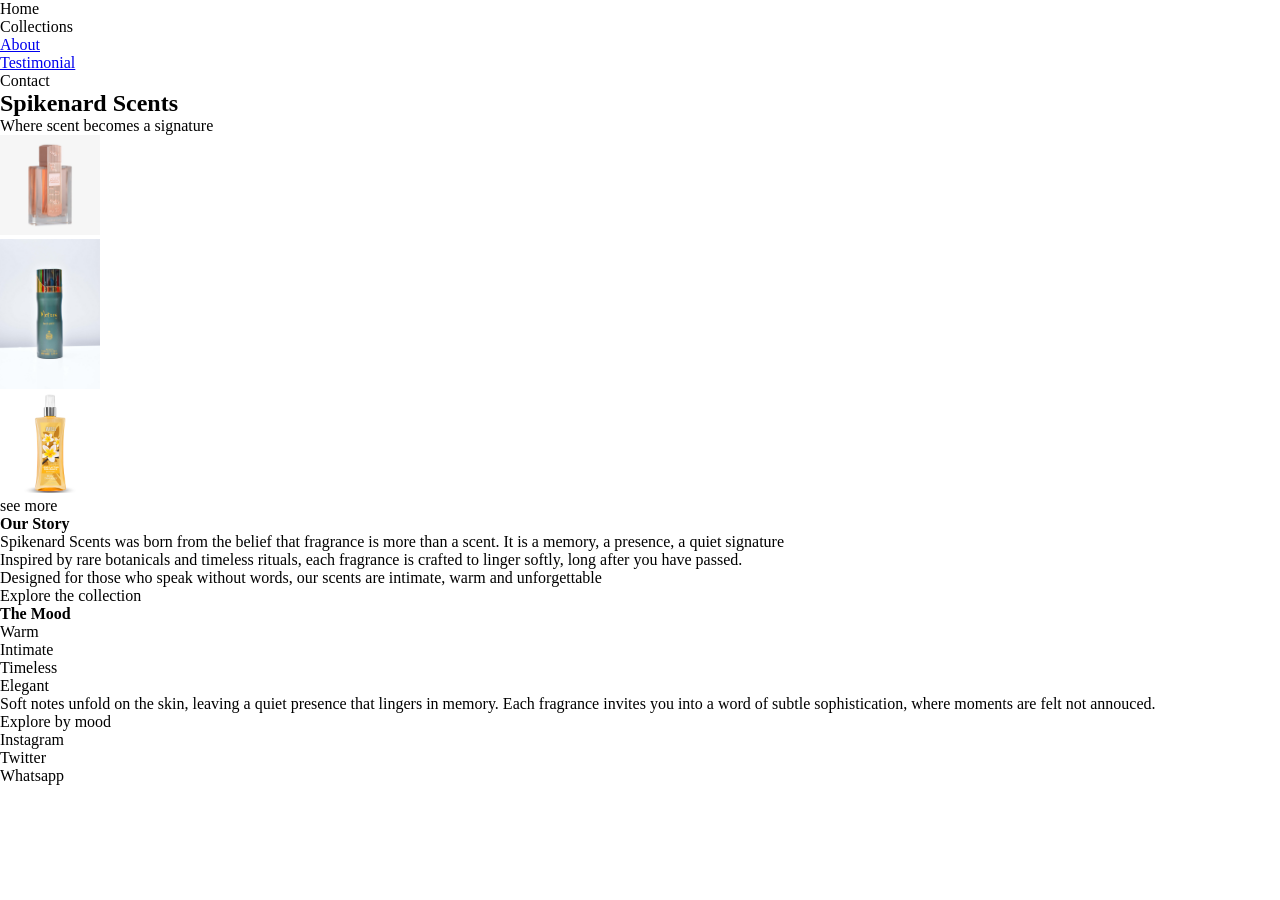
==== spikenard.html @ b403b32f "spikenard scents changes" ====
<!DOCTYPE html>
<html lang="en">
<head>
    <meta charset="UTF-8">
    <meta name="viewport" content="width=device-width, initial-scale=1.0">
    <title>Spikenard Scents</title>
    <link rel="stylesheet" href="style.css">
</head>
<body>
    <ul>
        <li>Home</li>
        <li>Collections</li>
        <a href="about.html"><li>About</li></a>
        <a href="testimonials.html"><li>Testimonial</li></a>
        <li>Contact</li>
    </ul>

    <!-- HERO-SECTION -->

    <h2>Spikenard Scents</h2>
    <p>Where scent becomes a signature</p>

    <!-- BRAND SHOWCASE -->
     <section>
         <div>
        <div><img src="Lattafa Perfume-2.webp" alt="Perfume" width="100px"></div>

        <div><img src="bodyspray.jpg" alt="Bodyspray" width="100px"></div>

        <div><img src="Bodymist.jpeg" alt="Bodymist" width="100px"></div>

        <p>see more </p>
    </div>
     </section>

     <!-- BRAND STORY -->

     <section>
        <h4>Our Story</h4>
        <p>Spikenard Scents was born from the belief that fragrance is more than a scent. It is a memory, a presence, a quiet signature</p>
        <p>Inspired by rare botanicals and timeless rituals, each fragrance is crafted to linger softly, long after you have passed.</p>
        <p>Designed for those who speak without words, our scents are intimate, warm and unforgettable</p>
        <p>Explore the collection</p>
     </section>

     <!-- MOOD/SENSORY SECTION -->
      <h4>The Mood</h4>
      <ul>
        <li>Warm</li>
        <li>Intimate</li>
        <li>Timeless</li>
        <li>Elegant</li>
      </ul>

      <p>Soft notes unfold on the skin, leaving a quiet presence that lingers in memory. Each fragrance invites you into a word of subtle sophistication, where moments are felt not annouced.</p>

      <p>Explore by mood</p>

      <!-- FOOTER -->
       <ul>
        <li>Instagram</li>
        <li>Twitter</li>
        <li>Whatsapp</li>
       </ul>

   
    
</body>
</html>
---- style.css ----
*{
    box-sizing: border-box;
    padding: 0;
    margin: 0;
}
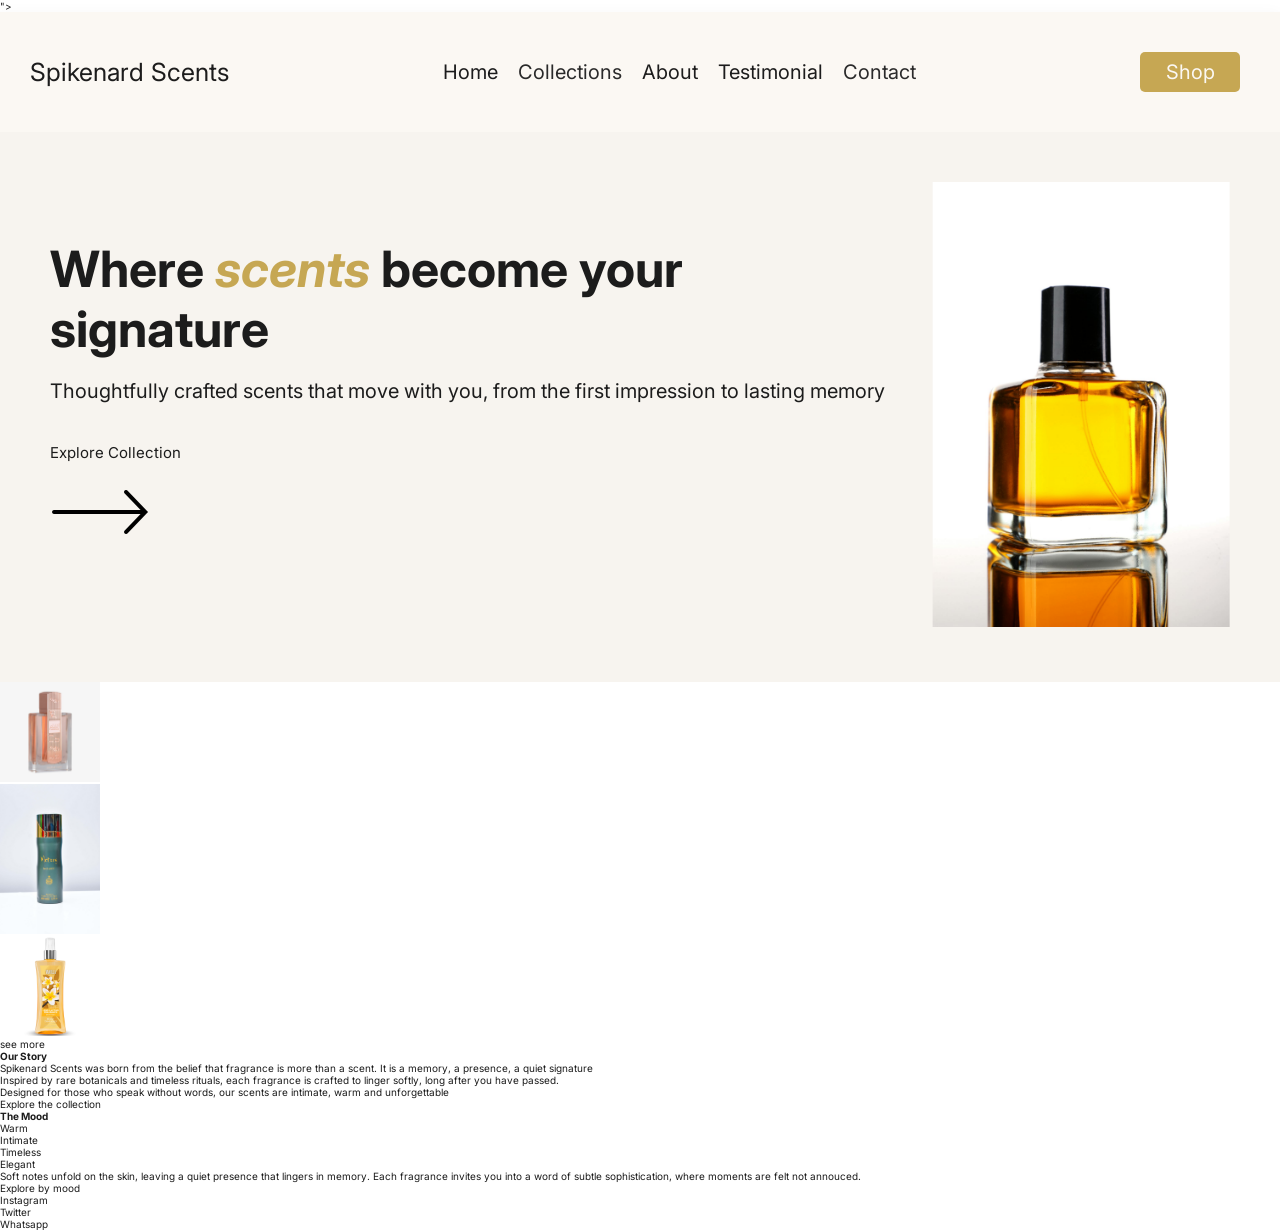
==== commit a421ad4d: "i made changes" ====
--- a/spikenard.html
+++ b/spikenard.html
@@ -5,21 +5,48 @@
     <meta name="viewport" content="width=device-width, initial-scale=1.0">
     <title>Spikenard Scents</title>
     <link rel="stylesheet" href="style.css">
+    <link rel="stylesheet" href="<link rel="preconnect" href="https://fonts.googleapis.com">
+<link rel="preconnect" href="https://fonts.gstatic.com" crossorigin>
+<link href="https://fonts.googleapis.com/css2?family=Inter:ital,opsz,wght@0,14..32,100..900;1,14..32,100..900&family=Manrope:wght@200..800&family=Roboto:ital,wght@0,100..900;1,100..900&display=swap" rel="stylesheet">">
 </head>
 <body>
-    <ul>
-        <li>Home</li>
-        <li>Collections</li>
-        <a href="about.html"><li>About</li></a>
-        <a href="testimonials.html"><li>Testimonial</li></a>
-        <li>Contact</li>
+
+    <div class="nav-bar-container">
+         <ul class="nav-bar">
+        <li class="logo">Spikenard Scents</li>
+        <div class="sub-nav-bar">
+       <a href="spikenard.html" class="a-sub-nav-bar"><li>Home</li></a> 
+        <li class="nav">Collections</li>
+        <a href="about.html" class="a-sub-nav-bar"><li>About</li></a>
+        <a href="testimonials.html" class="a-sub-nav-bar"><li>Testimonial</li></a>
+        <li class="nav">Contact</li>
+        </div>
+        
+        <li class="shop">Shop</li>
+        
     </ul>
+    </div>
+   
 
     <!-- HERO-SECTION -->
+     <section class="hero-container">
+    <div class="hero-inner">
+    <div class="hero-content">
+     <h1 class="hero-heading">Where <em><span class="span-scent">scents</span> </em> become your signature </h1>
+    <p class="hero-paragraph">Thoughtfully crafted scents that move with you, from the first impression to lasting memory </p>
+    <p class="hero-cta">Explore Collection</p>
+    <img src="icons8-right-arrow-100.png" alt="icon">
+    
+    </div> 
+    <div class="hero-img-container" >
+     <img src="IMG_5077.jpeg" alt="perfume bottle" class="hero-img">
+     </div>
+    </div>
 
-    <h2>Spikenard Scents</h2>
-    <p>Where scent becomes a signature</p>
+     </section>
+     
 
+    
     <!-- BRAND SHOWCASE -->
      <section>
          <div>
--- a/style.css
+++ b/style.css
@@ -1,6 +1,185 @@
+/* COLOR PALLETE 
+
+Charcoal Black
+Base: #1c1c1c
+Tint: #3a3a3a
+Shade: #0f0f0f
+
+Soft Ivory
+Base: #f6f1e8
+Tint: #fbf8f3
+Shade: #e8e1d6
+
+Champagne Gold
+Base: #c6a753
+Tint: #d8be82
+Shade: #a88b43
+
+*/
+
 *{
     box-sizing: border-box;
     padding: 0;
     margin: 0;
 }
 
+html {
+    font-size: 62.5%
+}
+
+body {
+    font-family:'Inter', 'Helvetica Neue', 'Helvetical', 'Arial', sans-serif;;
+    font-size: 1rem;
+    font-weight: 400
+    line-height:  ;
+    color: #1c1c1c ;
+}
+
+h1 {
+    font-size: 3rem;
+}
+
+h2{
+    font-size: 2.2rem;
+}
+
+h3{
+    font-size: 1.6rem;
+}
+
+p{
+    font-size: 1rem;
+}
+/* NAV-BAR */
+
+.nav-bar-container {
+    padding: 3rem;
+     width: 100%;
+    max-width: 200rem;
+    box-shadow: 0 4px 16px rgba( 0, 0, 0, 0.05);
+    background-color: #fbf8f3;
+    color: #1c1c1c;
+    list-style: none;
+    font-family: 'Inter', 'Helvetica Neue', 'Helvetical', 'Arial', sans-serif;
+    line-height: 2rem;
+    font-weight: 400;
+    font-size: 2rem    
+      
+}
+
+.logo{
+    color: #1c1c1c;
+    font-size: 2.5rem;
+}
+
+.nav-bar{
+    justify-content: space-between;
+    align-items: center;
+    display: flex;
+    list-style: none;
+    color: #2a2a2a;
+}
+
+.sub-nav-bar{
+    display: flex;
+    justify-content: center;
+    gap: 2rem;
+    text-decoration: none;
+}
+
+.a-sub-nav-bar{
+    text-decoration: none;
+}
+
+nav:link, .nav:active{
+    color: #1c1c1c;
+}
+
+.nav:hover, .nav:visited{
+    color: #0f0f0f;
+}
+
+
+.a-sub-nav-bar:link, .a-sub-nav-bar:visited{
+    color: #1c1c1c;  
+}
+
+.a-sub-nav-bar:hover, .a-sub-nav-bar:active{
+    color: #0f0f0f;
+}
+
+.shop{
+    background-color: #c6a753;
+    color: #fbf8f3;
+    max-width: 10rem;
+    width: 100%;
+    border-radius: .5rem; 
+    padding: 1rem;
+    margin: 1rem;
+    text-align: center;
+}
+
+.shop:link, .shop:visited{
+    background-color: #c6a753;
+    color: #fbf8f3;
+    border: 1px solid #c6a753;
+}
+
+
+.shop:hover, .shop:active{
+    background-color: #a88b43;
+    color: #fbf8f3;
+    border: 1px solid #a88b43;
+}
+
+/* HERO-SECTION */
+
+.hero-container{
+    background-color: #f7f4ef;
+    color: #1c1c1c;
+    font-size: 2rem;
+    padding: 5rem;
+    background: linear-gradient(to right, #f8f8f8 #ffffff);
+
+}
+
+.hero-inner{
+    display: flex;
+    gap: 3rem;
+    justify-content: center;
+    align-items: center;
+}
+
+.hero-content, h1{
+    font-size: 5rem;
+}
+
+.hero-heading{
+    margin-bottom: 2rem;
+}
+
+
+
+.hero-img{
+    width: 100%;
+    max-width: 30rem;
+    transition: 0.4s, ease;
+    transform-origin: center;
+    transform: scaleX(-1)
+    
+}
+
+.span-scent{
+    color:#c6a753
+    
+}
+
+.hero-paragraph{
+    font-size: 2rem;
+    margin-bottom: 4rem;
+}
+
+.hero-cta{
+    font-size: 1.5rem;
+    
+}
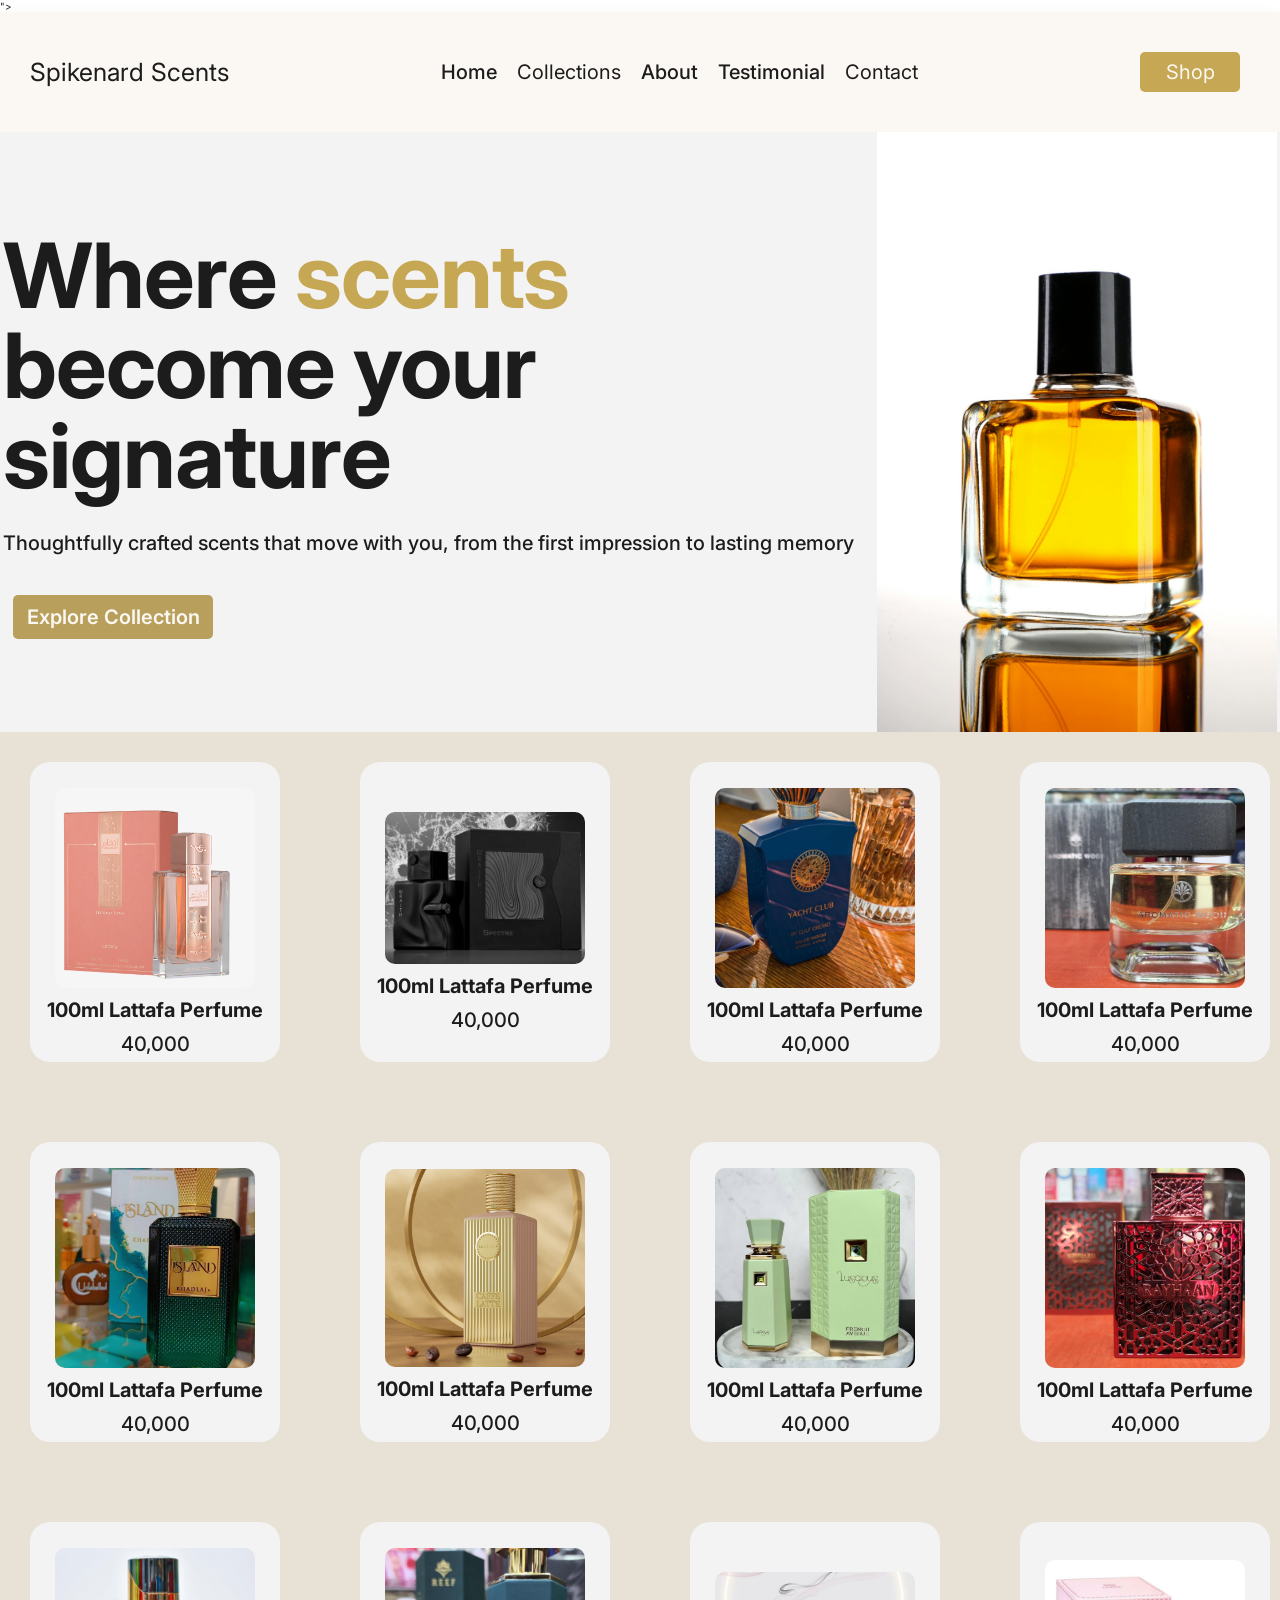
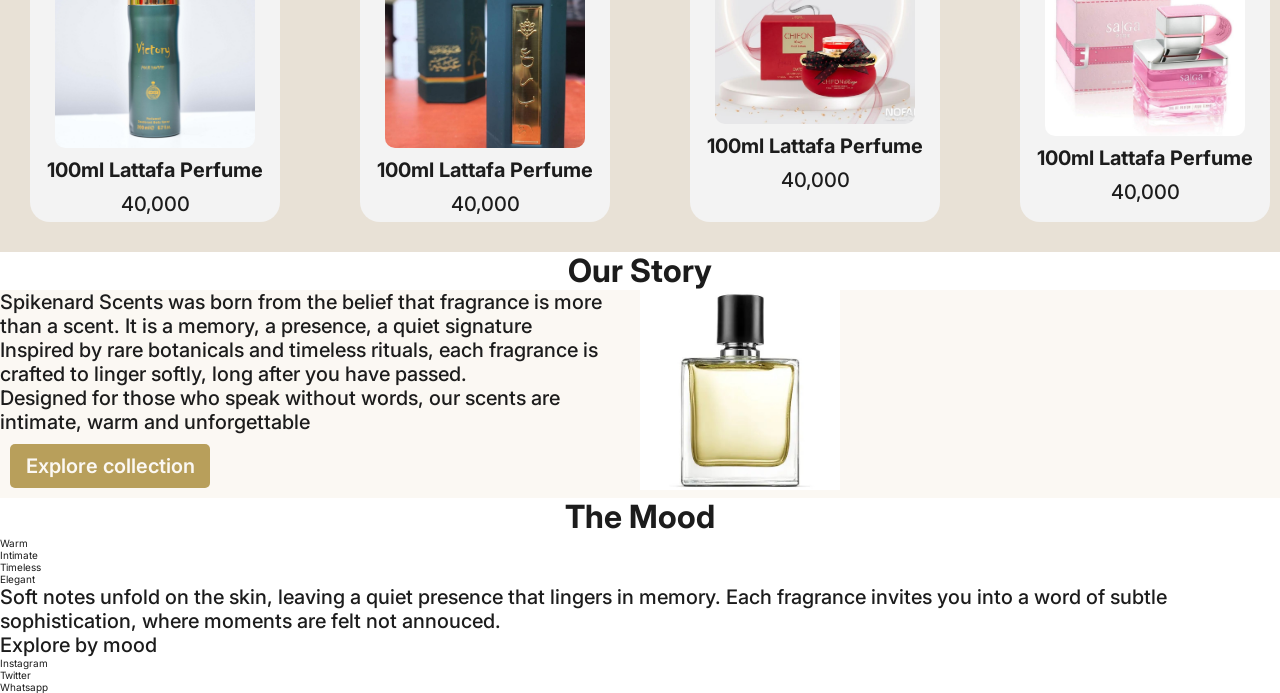
==== commit 4e63b56e: "Imade some updates" ====
--- a/spikenard.html
+++ b/spikenard.html
@@ -11,63 +11,145 @@
 </head>
 <body>
 
-    <div class="nav-bar-container">
+  <header>
+    <nav class="nav-bar-container">
          <ul class="nav-bar">
         <li class="logo">Spikenard Scents</li>
         <div class="sub-nav-bar">
-       <a href="spikenard.html" class="a-sub-nav-bar"><li>Home</li></a> 
+       <a href="spikenard.html" class="nav"><li>Home</li></a> 
         <li class="nav">Collections</li>
-        <a href="about.html" class="a-sub-nav-bar"><li>About</li></a>
-        <a href="testimonials.html" class="a-sub-nav-bar"><li>Testimonial</li></a>
+        <a href="about.html" class="nav"><li>About</li></a>
+        <a href="testimonials.html" class="nav"><li>Testimonial</li></a>
         <li class="nav">Contact</li>
         </div>
         
         <li class="shop">Shop</li>
         
     </ul>
-    </div>
+    </nav>
    
 
     <!-- HERO-SECTION -->
-     <section class="hero-container">
-    <div class="hero-inner">
-    <div class="hero-content">
-     <h1 class="hero-heading">Where <em><span class="span-scent">scents</span> </em> become your signature </h1>
-    <p class="hero-paragraph">Thoughtfully crafted scents that move with you, from the first impression to lasting memory </p>
-    <p class="hero-cta">Explore Collection</p>
-    <img src="icons8-right-arrow-100.png" alt="icon">
+
+    <section class="hero-container">
+      <div class="hero-text-container">
+        <div class="hero-inner">
+         <h1 class="hero-heading">Where <span class="span-scents"> scents</span> <br>become  your <br> signature</h1>
+        <p class="hero-paragraph">Thoughtfully crafted scents that move with you, from the first impression to lasting memory</p>
+      </div>
+
+      <div class="hero-btn">
+        <a href="#">Explore Collection</a>
+      </div>
+      </div>
+     </div>
+
+      <div class="hero-img-container">
+        <img src="IMG_5077.jpeg" alt="Perfume Bottle" class="hero-img">
+      </div>
+    </section>
     
-    </div> 
-    <div class="hero-img-container" >
-     <img src="IMG_5077.jpeg" alt="perfume bottle" class="hero-img">
-     </div>
-    </div>
-
-     </section>
-     
+  </header>
 
     
+    
     <!-- BRAND SHOWCASE -->
-     <section>
-         <div>
-        <div><img src="Lattafa Perfume-2.webp" alt="Perfume" width="100px"></div>
+     <main>
+      <div class="showcase-img-container">
+        <div class="showcase-card">
+            <img src="Lattafa Perfume-1 (1).webp" alt="Perfume" class="showcase-img">
+           <h3>100ml Lattafa Perfume</h3>
+            <p>40,000</p>
+        </div>
 
-        <div><img src="bodyspray.jpg" alt="Bodyspray" width="100px"></div>
+        <div class="showcase-card">
+            <img src="IMG-1.jpeg" alt="Perfume" class="showcase-img">
+          <h3>100ml Lattafa Perfume</h3>
+            <p>40,000</p>
+        </div>
 
-        <div><img src="Bodymist.jpeg" alt="Bodymist" width="100px"></div>
+        <div class="showcase-card">
+            <img src="IMG-2.jpeg" alt="Perfume" class="showcase-img">
+           <h3>100ml Lattafa Perfume</h3>
+            <p>40,000</p>
+        </div>
 
-        <p>see more </p>
-    </div>
-     </section>
+        <div class="showcase-card">
+            <img src="IMG-3.jpeg" alt="Perfume" class="showcase-img">
+           <h3>100ml Lattafa Perfume</h3>
+            <p>40,000</p>
+        </div>
+        <div class="showcase-card">
+            <img src="IMG-4.jpeg" alt="Perfume" class="showcase-img">
+          <h3>100ml Lattafa Perfume</h3>
+            <p>40,000</p>
+        </div>
+
+        <div class="showcase-card">
+            <img src="IMG-5.jpeg" alt="Perfume" class="showcase-img">
+          <h3>100ml Lattafa Perfume</h3>
+            <p>40,000</p>
+        </div>
+
+        <div class="showcase-card">
+            <img src="IMG-6.jpeg" alt="Perfume" class="showcase-img">
+          <h3>100ml Lattafa Perfume</h3>
+            <p>40,000</p>
+        </div>
+
+        <div class="showcase-card">
+            <img src="IMG-7.jpeg" alt="Perfume" class="showcase-img">
+            <h3>100ml Lattafa Perfume</h3>
+            <p>40,000</p>
+        </div>
+
+        <div class="showcase-card">
+            <img src="bodyspray.jpg" alt="Perfume" class="showcase-img">
+            <h3>100ml Lattafa Perfume</h3>
+            <p>40,000</p>
+        </div>
+
+        <div class="showcase-card">
+            <img src="IMG-9.jpeg" alt="Perfume" class="showcase-img">
+            <h3>100ml Lattafa Perfume</h3>
+            <p>40,000</p>
+        </div>
+
+        <div class="showcase-card">
+            <img src="IMG-10.jpeg" alt="Perfume" class="showcase-img">
+            <h3>100ml Lattafa Perfume</h3>
+            <p>40,000</p>
+        </div>
+        
+
+        <div class="showcase-card">
+            <img src="IMG-12.jpeg" alt="Perfume" class="showcase-img">
+            <h3>100ml Lattafa Perfume</h3>
+            <p>40,000</p>
+        </div>
+        </div> 
+     </main>
+      
 
      <!-- BRAND STORY -->
 
      <section>
-        <h4>Our Story</h4>
+      <h4>Our Story</h4>
+      <div class="brand-story-container">
+        <div>
         <p>Spikenard Scents was born from the belief that fragrance is more than a scent. It is a memory, a presence, a quiet signature</p>
         <p>Inspired by rare botanicals and timeless rituals, each fragrance is crafted to linger softly, long after you have passed.</p>
         <p>Designed for those who speak without words, our scents are intimate, warm and unforgettable</p>
-        <p>Explore the collection</p>
+        <p class="brand-story-btn">Explore collection</p>
+      </div>
+       
+        <div>
+          <img src="IMG_5076.webp" alt="Perfume-Bottle" class="brand-story-img">
+        </div>
+
+      </div>
+
+      
      </section>
 
      <!-- MOOD/SENSORY SECTION -->
--- a/style.css
+++ b/style.css
@@ -15,6 +15,21 @@
 Tint: #d8be82
 Shade: #a88b43
 
+
+TYPOGRAPHY
+FONT SIZES
+6.2rem/4.8rem/4.0rem/3.2rem/2.4rem/2.0rem/1.6rem/1.2rem
+
+FONT-WEIGHT
+400/700
+
+LINE HEIGHTS
+1.2/1.5
+
+LETTER SPACING
+
+FONT FAMILY
+
 */
 
 *{
@@ -28,31 +43,105 @@
 }
 
 body {
-    font-family:'Inter', 'Helvetica Neue', 'Helvetical', 'Arial', sans-serif;;
+    font-family:'Inter', 'Helvetica Neue', 'Helvetical', 'Arial', sans-serif;
     font-size: 1rem;
-    font-weight: 400
-    line-height:  ;
-    color: #1c1c1c ;
+    color: #1c1c1c;
+    font-weight: 400    
+}
+
+h1,h2,h3,h4,h5{
+    font-weight: 700;
+    line-height: 1.2;
+    letter-spacing: ;
+    font-family:'Inter', 'Helvetica Neue', 'Helvetical', 'Arial', sans-serif;
+    color: #1c1c1c;
 }
 
 h1 {
-    font-size: 3rem;
+    font-size: 9rem;
+    line-height: 100%;
+    font-weight: 700;
+    letter-spacing: -1px;
+    margin: 16px 0;
+    
 }
 
 h2{
-    font-size: 2.2rem;
+    text-align: center;
+    font-size: 4.8rem;
 }
 
 h3{
+    text-align: center;
+    font-size: 4.0rem;
+}
+
+h4{
+    text-align: center;
+    font-size: 3.2rem ;
+}
+
+h5{
+    text-align: center;
+    font-size: 2.4rem;
+}
+
+a{
+    text-decoration: none;
     font-size: 1.6rem;
-}
-
-p{
-    font-size: 1rem;
-}
+    display: inline-block;
+    
+    
+}
+
+ul{
+    list-style: none;
+}
+
+p, a{
+    font-size: 2.0rem;
+    font-weight: 500;
+    margin: 2.4, 0;
+    
+    
+}
+
+img{
+    width: 100%;
+    display: flex;
+    justify-content: center;
+}
+
+/* COMPONENT */
+
+.shop{
+    background-color: #c6a753;
+    color: #fbf8f3;
+    max-width: 10rem;
+    width: 100%;
+    border-radius: .5rem; 
+    padding: 1rem;
+    margin: 1rem;
+    text-align: center;
+}
+
+.shop:link, .shop:visited{
+    background-color: #c6a753;
+    color: #fbf8f3;
+    border: 1px solid #c6a753;
+}
+
+
+.shop:hover, .shop:active{
+    background-color: #a88b43;
+    color: #fbf8f3;
+    border: 1px solid #a88b43;
+}
+
 /* NAV-BAR */
 
 .nav-bar-container {
+    
     padding: 3rem;
      width: 100%;
     max-width: 200rem;
@@ -63,7 +152,8 @@
     font-family: 'Inter', 'Helvetica Neue', 'Helvetical', 'Arial', sans-serif;
     line-height: 2rem;
     font-weight: 400;
-    font-size: 2rem    
+    font-size: 2rem   
+     
       
 }
 
@@ -83,103 +173,167 @@
 .sub-nav-bar{
     display: flex;
     justify-content: center;
+    gap: 2rem;   
+    color: #1c1c1c;
+}
+
+.nav{
+    color: #1c1c1c;
+}
+
+
+
+/* HERO-SECTION */
+.hero-container{
+    display: flex;
+    justify-content: space-evenly;
+    align-items: center;
+    background-color: #f3f3f3;
     gap: 2rem;
-    text-decoration: none;
-}
-
-.a-sub-nav-bar{
-    text-decoration: none;
-}
-
-nav:link, .nav:active{
-    color: #1c1c1c;
-}
-
-.nav:hover, .nav:visited{
-    color: #0f0f0f;
-}
-
-
-.a-sub-nav-bar:link, .a-sub-nav-bar:visited{
-    color: #1c1c1c;  
-}
-
-.a-sub-nav-bar:hover, .a-sub-nav-bar:active{
-    color: #0f0f0f;
-}
-
-.shop{
-    background-color: #c6a753;
-    color: #fbf8f3;
-    max-width: 10rem;
+    max-width: 200rem;
+    min-height: 100vh
+    text-align: center;
+    padding: 0,80px
+}
+
+.hero-inner{
+    display: flex;
+    flex-direction: column;    
+}
+
+.hero-text-container{
+    display: flex;
+    flex-direction: column;
+    justify-content: center;
+}
+
+.hero-img{
+    max-width: 40rem
+}
+
+
+
+.hero-heading{
+    margin-bottom: 3rem;
+}
+
+.hero-paragraph{
+    margin-bottom: 3rem;
+}
+
+.hero-btn a{
+    background-color: #b89f5b;
+    color: #fbf8f3;
+    max-width: 20rem;
     width: 100%;
     border-radius: .5rem; 
     padding: 1rem;
     margin: 1rem;
     text-align: center;
-}
-
-.shop:link, .shop:visited{
-    background-color: #c6a753;
-    color: #fbf8f3;
-    border: 1px solid #c6a753;
-}
-
-
-.shop:hover, .shop:active{
-    background-color: #a88b43;
-    color: #fbf8f3;
-    border: 1px solid #a88b43;
-}
-
-/* HERO-SECTION */
-
-.hero-container{
-    background-color: #f7f4ef;
-    color: #1c1c1c;
+    font-weight: 600;
+}
+
+.span-scents{
+    color: #c6a753
+}
+
+
+/* BRAND SHOWCASE */
+.showcase-img-container{
+    display: grid;
+    grid-template-columns: repeat(4, 1fr);
+    max-width: 200rem;
+    background-color: #e8e1d6;
+    gap: 2rem;
+    overflow: hidden;
+}
+
+.showcase-card {
+    width: 25rem;
+    height: 30rem;
+    background-color: #f3f3f3;
+    border-radius: 2rem;
+    display: flex;
+    flex-direction: column;
+    justify-content: center;
+    align-items: center;
+    margin: 3rem;
+    gap: 1rem;
+    padding-top: 5rem;
+}
+
+.showcase-img{
+    width: 100%;
+    max-width: 20rem;
+    height: 20rem;
+    border-radius: 1rem;
+    object-fit: cover;
+}
+
+.showcase-card p{
+    margin-bottom: 3rem;
+}
+
+
+.card-container{
+    width: 100rem;
+    height: 100rem;
+    background-color: #f5f5f5;
+    display: grid;
+    grid-template-columns: repeat(3, 1fr);
+    gap: 2rem;
+    align-items: center; */
+}
+
+.card-image{
+    width: 25rem;
+    height: 25rem;
+    background-color: #f3f3f3;
+    border-radius: 2rem;
+    display: flex;
+    flex-direction: column;
+    justify-content: center;
+    align-items: center;
+    margin: 3rem;
+    gap: 1rem;
+    padding-top: 3rem;    
+}
+
+.img{
+    width: 100%;
+    max-width: 20rem;
+    border-radius: 1rem;
+    object-fit: cover;
+}
+ 
+.showcase-card h3{
     font-size: 2rem;
-    padding: 5rem;
-    background: linear-gradient(to right, #f8f8f8 #ffffff);
-
-}
-
-.hero-inner{
-    display: flex;
-    gap: 3rem;
-    justify-content: center;
-    align-items: center;
-}
-
-.hero-content, h1{
-    font-size: 5rem;
-}
-
-.hero-heading{
-    margin-bottom: 2rem;
-}
-
-
-
-.hero-img{
-    width: 100%;
-    max-width: 30rem;
-    transition: 0.4s, ease;
-    transform-origin: center;
-    transform: scaleX(-1)
-    
-}
-
-.span-scent{
-    color:#c6a753
-    
-}
-
-.hero-paragraph{
-    font-size: 2rem;
-    margin-bottom: 4rem;
-}
-
-.hero-cta{
-    font-size: 1.5rem;
-    
+}
+/* BRAND STORY */
+
+.brand-story-container{
+    display: grid;
+    grid-template-columns: 1fr 1fr;
+    background-color: #fbf8f3;
+
+}
+
+.brand-story-img{
+    width: 100%;
+    max-width: 20rem;
+    height: 20rem;
+    object-fit: cover;
+    justify-items: center;
+}
+
+.brand-story-btn{
+    background-color: #b89f5b;
+    color: #fbf8f3;
+    max-width: 20rem;
+    width: 100%;
+    border-radius: .5rem; 
+    padding: 1rem;
+    margin: 1rem;
+    text-align: center;
+    font-weight: 600;
 }
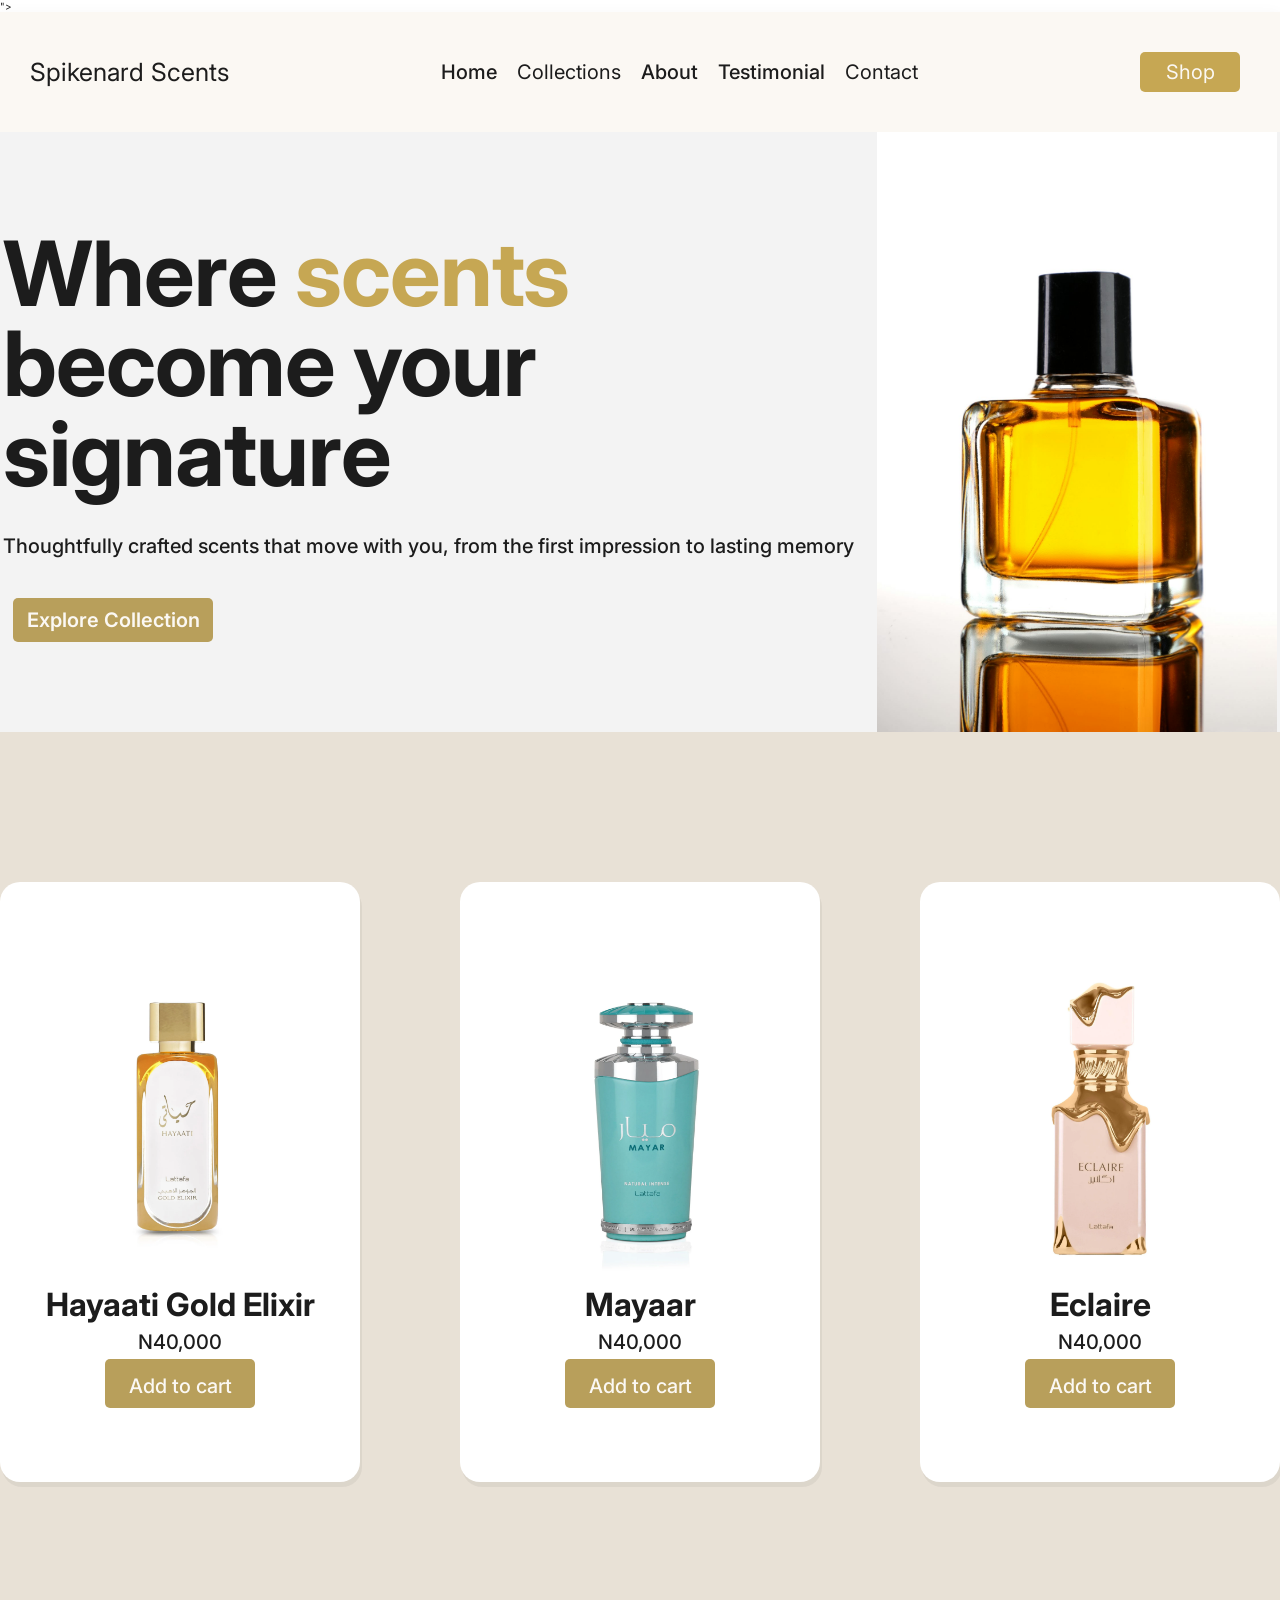
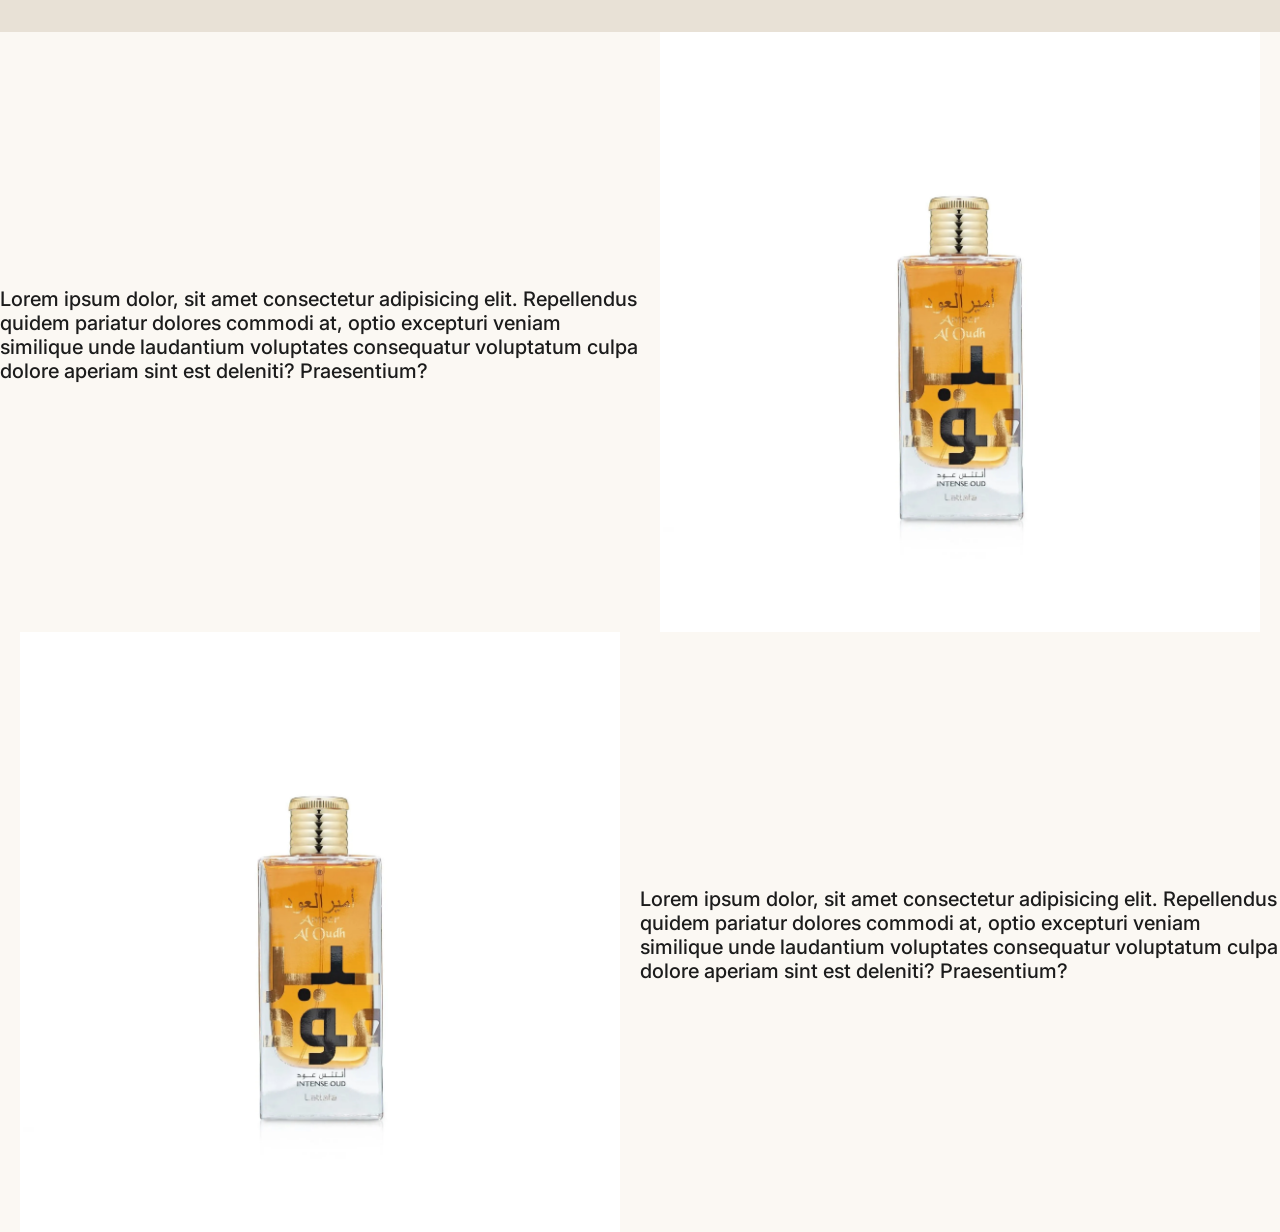
==== commit 124fade9: "updates" ====
--- a/spikenard.html
+++ b/spikenard.html
@@ -50,129 +50,62 @@
     </section>
     
   </header>
-
-    
     
     <!-- BRAND SHOWCASE -->
-     <main>
-      <div class="showcase-img-container">
-        <div class="showcase-card">
-            <img src="Lattafa Perfume-1 (1).webp" alt="Perfume" class="showcase-img">
-           <h3>100ml Lattafa Perfume</h3>
-            <p>40,000</p>
-        </div>
+     
+    <main>
+      <section class="brandshowcase-container">
+          <div class="showcase-card">
+                 <img src="IMG-3.webp" alt="perfume bottle" class="display-img">
+                <h4>Hayaati Gold Elixir</h4>
+                <p>N40,000</p>
+                <div class="display-cta">
+                 <p>Add to cart</p>
+                </div> 
+                </div>
+                
+            <div class="showcase-card">
+                <img src="IMG-11.webp" alt="perfume bottle" class="display-img">
+                <h4>Mayaar</h4>
+                <p>N40,000</p>
+                <div class="display-cta">
+                 <p>Add to cart</p>
+                </div>
+            </div> 
+            
+            <div class="showcase-card">
+                <img src="IMG-8.webp" alt="perfume bottle" class="display-img">
+                <h4>Eclaire</h4>
+                <p>N40,000</p>
+                <div class="display-cta">
+                 <p>Add to cart</p>
+                </div>   
 
-        <div class="showcase-card">
-            <img src="IMG-1.jpeg" alt="Perfume" class="showcase-img">
-          <h3>100ml Lattafa Perfume</h3>
-            <p>40,000</p>
-        </div>
+      </section>
+    </main>  
 
-        <div class="showcase-card">
-            <img src="IMG-2.jpeg" alt="Perfume" class="showcase-img">
-           <h3>100ml Lattafa Perfume</h3>
-            <p>40,000</p>
-        </div>
 
-        <div class="showcase-card">
-            <img src="IMG-3.jpeg" alt="Perfume" class="showcase-img">
-           <h3>100ml Lattafa Perfume</h3>
-            <p>40,000</p>
-        </div>
-        <div class="showcase-card">
-            <img src="IMG-4.jpeg" alt="Perfume" class="showcase-img">
-          <h3>100ml Lattafa Perfume</h3>
-            <p>40,000</p>
-        </div>
+            <!-- BRAND STORY -->
+             <div class="brand-story-container">
 
-        <div class="showcase-card">
-            <img src="IMG-5.jpeg" alt="Perfume" class="showcase-img">
-          <h3>100ml Lattafa Perfume</h3>
-            <p>40,000</p>
-        </div>
+              <div class="brand-story-paragraph">
+                <p>Lorem ipsum dolor, sit amet consectetur adipisicing elit. Repellendus quidem pariatur dolores commodi at, optio excepturi veniam similique unde laudantium voluptates consequatur voluptatum culpa dolore aperiam sint est deleniti? Praesentium?</p>
+             </div>
+              
+             <img src="IMG-1.webp" alt="perfume-bottle" class="brand-story-img">
 
-        <div class="showcase-card">
-            <img src="IMG-6.jpeg" alt="Perfume" class="showcase-img">
-          <h3>100ml Lattafa Perfume</h3>
-            <p>40,000</p>
-        </div>
+              <div class="brand-story-paragraph">
+                <p>Lorem ipsum dolor, sit amet consectetur adipisicing elit. Repellendus quidem pariatur dolores commodi at, optio excepturi veniam similique unde laudantium voluptates consequatur voluptatum culpa dolore aperiam sint est deleniti? Praesentium?</p>
+             </div>
+              
+             <img src="IMG-1.webp" alt="perfume-bottle" class="brand-story-img brand-story-img-2">
+              </div>
+              
+              <footer>
+                
+              </footer>
 
-        <div class="showcase-card">
-            <img src="IMG-7.jpeg" alt="Perfume" class="showcase-img">
-            <h3>100ml Lattafa Perfume</h3>
-            <p>40,000</p>
-        </div>
-
-        <div class="showcase-card">
-            <img src="bodyspray.jpg" alt="Perfume" class="showcase-img">
-            <h3>100ml Lattafa Perfume</h3>
-            <p>40,000</p>
-        </div>
-
-        <div class="showcase-card">
-            <img src="IMG-9.jpeg" alt="Perfume" class="showcase-img">
-            <h3>100ml Lattafa Perfume</h3>
-            <p>40,000</p>
-        </div>
-
-        <div class="showcase-card">
-            <img src="IMG-10.jpeg" alt="Perfume" class="showcase-img">
-            <h3>100ml Lattafa Perfume</h3>
-            <p>40,000</p>
-        </div>
         
 
-        <div class="showcase-card">
-            <img src="IMG-12.jpeg" alt="Perfume" class="showcase-img">
-            <h3>100ml Lattafa Perfume</h3>
-            <p>40,000</p>
-        </div>
-        </div> 
-     </main>
-      
-
-     <!-- BRAND STORY -->
-
-     <section>
-      <h4>Our Story</h4>
-      <div class="brand-story-container">
-        <div>
-        <p>Spikenard Scents was born from the belief that fragrance is more than a scent. It is a memory, a presence, a quiet signature</p>
-        <p>Inspired by rare botanicals and timeless rituals, each fragrance is crafted to linger softly, long after you have passed.</p>
-        <p>Designed for those who speak without words, our scents are intimate, warm and unforgettable</p>
-        <p class="brand-story-btn">Explore collection</p>
-      </div>
-       
-        <div>
-          <img src="IMG_5076.webp" alt="Perfume-Bottle" class="brand-story-img">
-        </div>
-
-      </div>
-
-      
-     </section>
-
-     <!-- MOOD/SENSORY SECTION -->
-      <h4>The Mood</h4>
-      <ul>
-        <li>Warm</li>
-        <li>Intimate</li>
-        <li>Timeless</li>
-        <li>Elegant</li>
-      </ul>
-
-      <p>Soft notes unfold on the skin, leaving a quiet presence that lingers in memory. Each fragrance invites you into a word of subtle sophistication, where moments are felt not annouced.</p>
-
-      <p>Explore by mood</p>
-
-      <!-- FOOTER -->
-       <ul>
-        <li>Instagram</li>
-        <li>Twitter</li>
-        <li>Whatsapp</li>
-       </ul>
-
-   
-    
-</body>
-</html>+        
+            
--- a/style.css
+++ b/style.css
@@ -101,9 +101,7 @@
 p, a{
     font-size: 2.0rem;
     font-weight: 500;
-    margin: 2.4, 0;
-    
-    
+    margin: 2.4, 0;   
 }
 
 img{
@@ -211,8 +209,6 @@
     max-width: 40rem
 }
 
-
-
 .hero-heading{
     margin-bottom: 3rem;
 }
@@ -239,101 +235,72 @@
 
 
 /* BRAND SHOWCASE */
-.showcase-img-container{
-    display: grid;
-    grid-template-columns: repeat(4, 1fr);
-    max-width: 200rem;
+.brandshowcase-container{
+   max-width: 200rem;
+    height: 90rem;
     background-color: #e8e1d6;
-    gap: 2rem;
-    overflow: hidden;
-}
-
-.showcase-card {
-    width: 25rem;
-    height: 30rem;
-    background-color: #f3f3f3;
+    display: flex;
+    justify-content: space-evenly;
+    align-items: center;
+    gap: 10rem;
+    
+}
+
+.showcase-card{
+    width: 40rem;
+    height: 60rem;
+    background-color: #ffffff;
     border-radius: 2rem;
+    padding: 1rem;
+    box-shadow: 2px 5px rgba( 0, 0, 0, 0.05);
     display: flex;
     flex-direction: column;
     justify-content: center;
-    align-items: center;
-    margin: 3rem;
-    gap: 1rem;
-    padding-top: 5rem;
-}
-
-.showcase-img{
-    width: 100%;
-    max-width: 20rem;
-    height: 20rem;
-    border-radius: 1rem;
-    object-fit: cover;
-}
-
-.showcase-card p{
-    margin-bottom: 3rem;
-}
-
-
-.card-container{
-    width: 100rem;
-    height: 100rem;
-    background-color: #f5f5f5;
-    display: grid;
-    grid-template-columns: repeat(3, 1fr);
-    gap: 2rem;
-    align-items: center; */
-}
-
-.card-image{
-    width: 25rem;
-    height: 25rem;
-    background-color: #f3f3f3;
-    border-radius: 2rem;
-    display: flex;
-    flex-direction: column;
-    justify-content: center;
-    align-items: center;
-    margin: 3rem;
-    gap: 1rem;
-    padding-top: 3rem;    
-}
-
-.img{
-    width: 100%;
-    max-width: 20rem;
-    border-radius: 1rem;
-    object-fit: cover;
-}
- 
-.showcase-card h3{
-    font-size: 2rem;
-}
-/* BRAND STORY */
-
-.brand-story-container{
-    display: grid;
-    grid-template-columns: 1fr 1fr;
-    background-color: #fbf8f3;
-
-}
-
-.brand-story-img{
-    width: 100%;
-    max-width: 20rem;
-    height: 20rem;
-    object-fit: cover;
-    justify-items: center;
-}
-
-.brand-story-btn{
+    align-items: center; 
+}
+
+.display-img{
+    width: 100%;
+    max-width: 50rem;
+}
+
+.display-cta{
     background-color: #b89f5b;
     color: #fbf8f3;
-    max-width: 20rem;
+    max-width: 15rem;
     width: 100%;
     border-radius: .5rem; 
     padding: 1rem;
     margin: 1rem;
     text-align: center;
     font-weight: 600;
-}+}
+
+/* BRAND STORY */
+.brand-story-container{
+    max-width: 200rem;
+    width: 100%;
+    background-color: #fbf8f3;
+    display: grid;
+    grid-template-columns: 1fr 1fr;
+    justify-items: center;
+    align-items: center;
+}
+
+.brand-story-img{
+    width: 100%;
+    max-width: 60rem;
+}
+
+/* .brand-story-paragraph, p{
+    margin-top: 5rem;
+} */
+
+.display-cta, p{
+    margin-top: .5rem;
+}
+
+.brand-story-img-2{
+    grid-row: 2/3;
+}
+
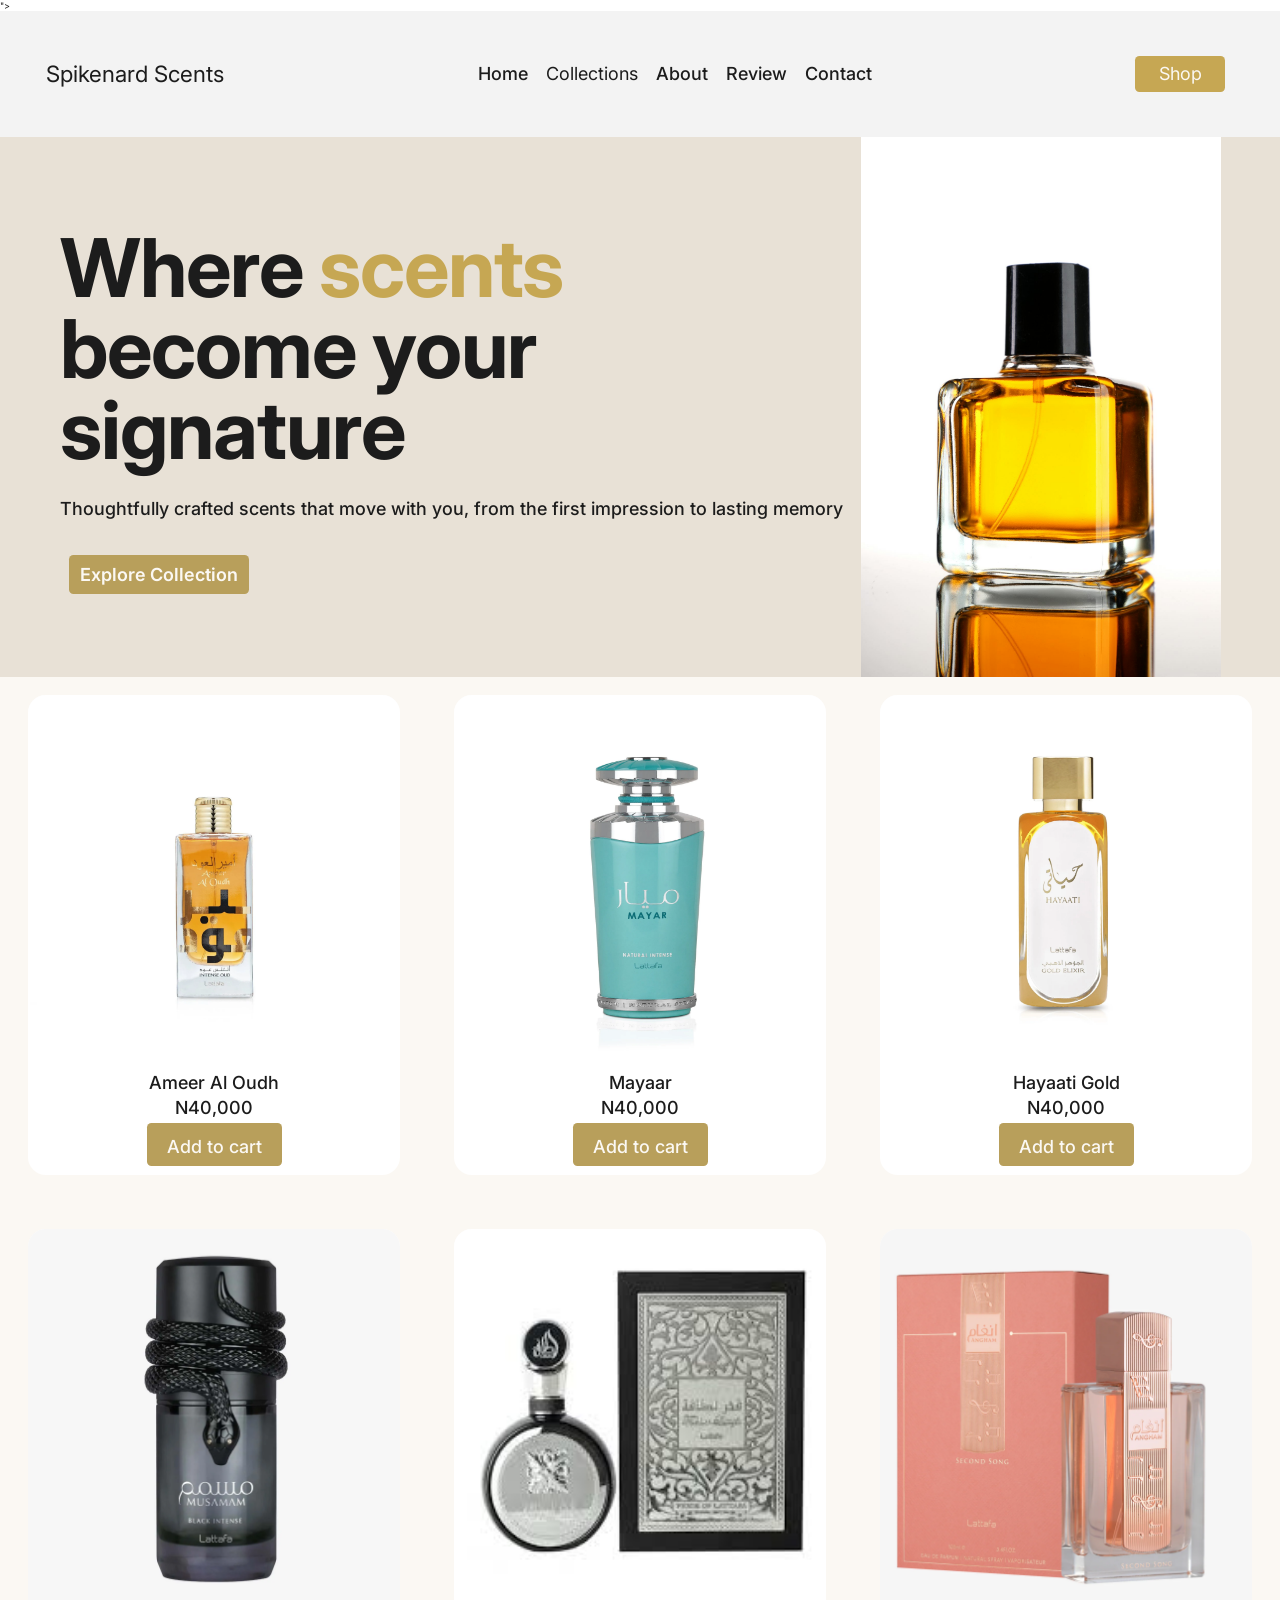
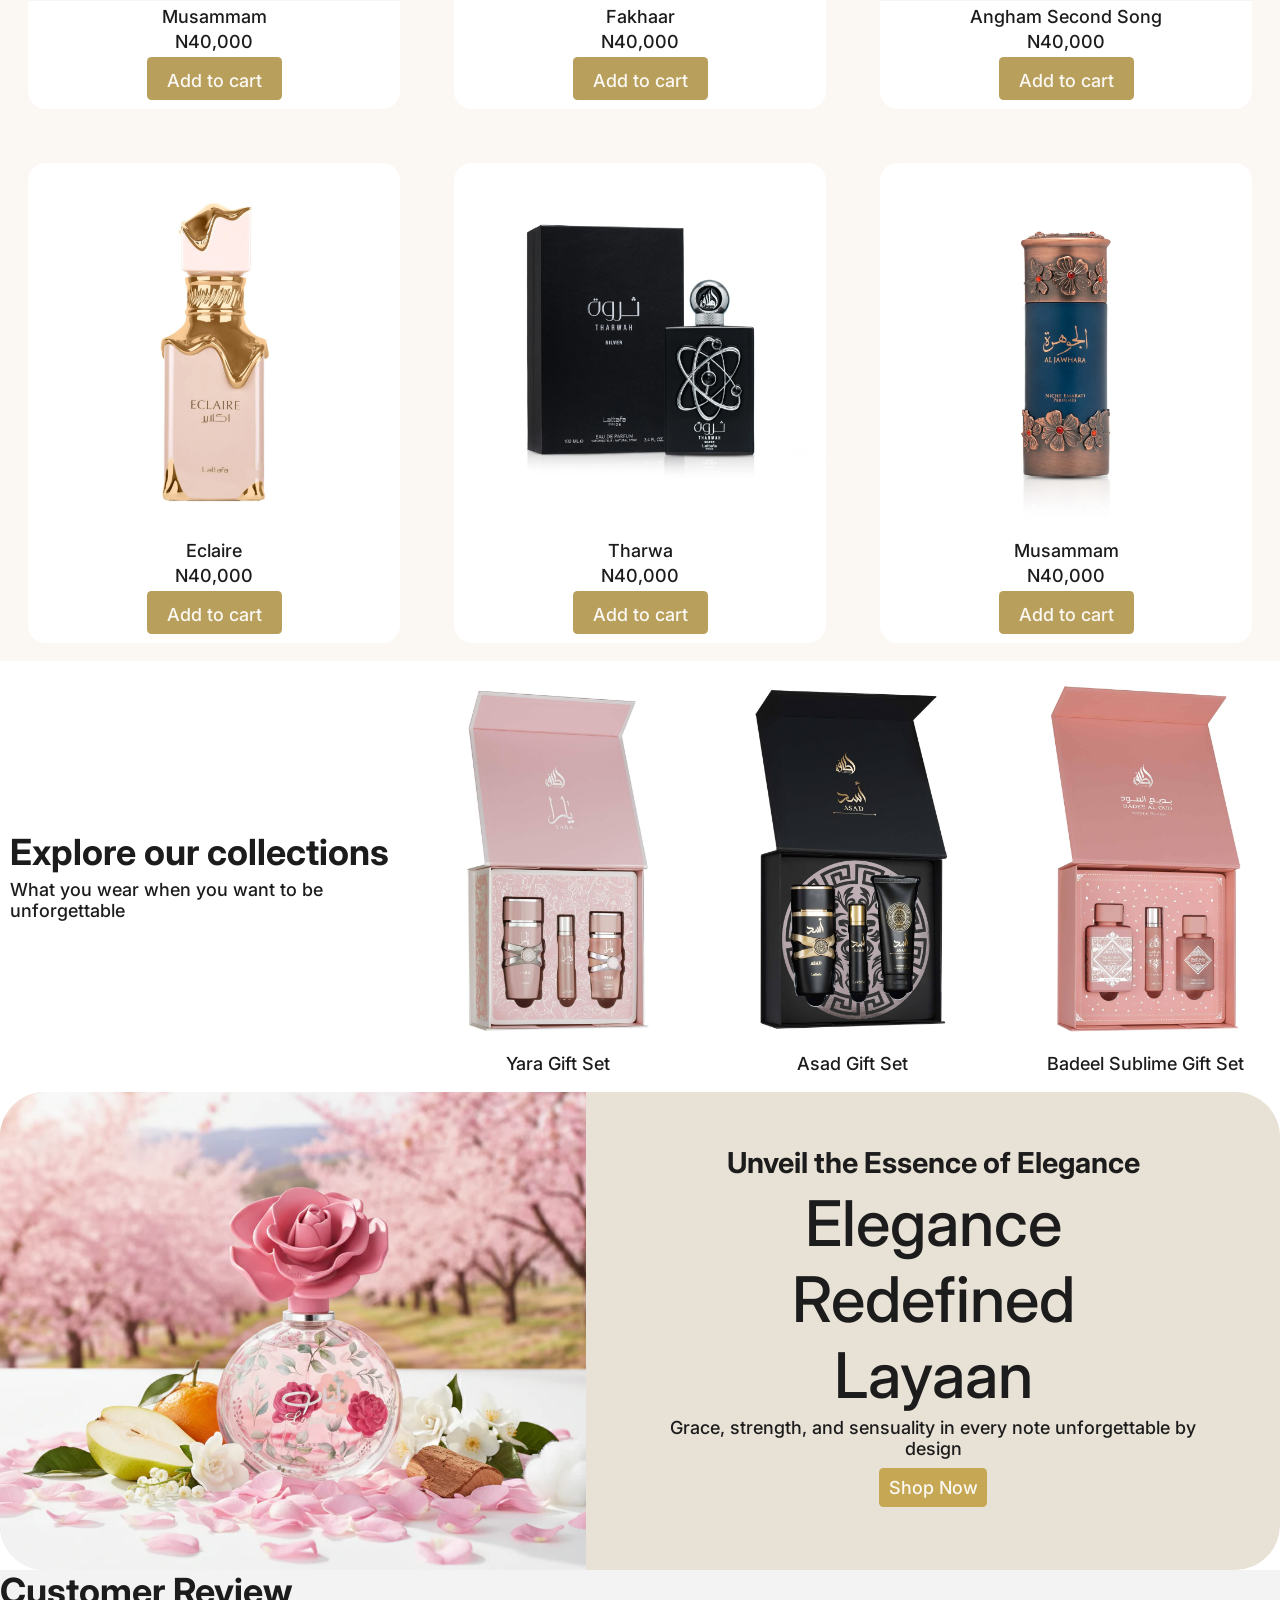
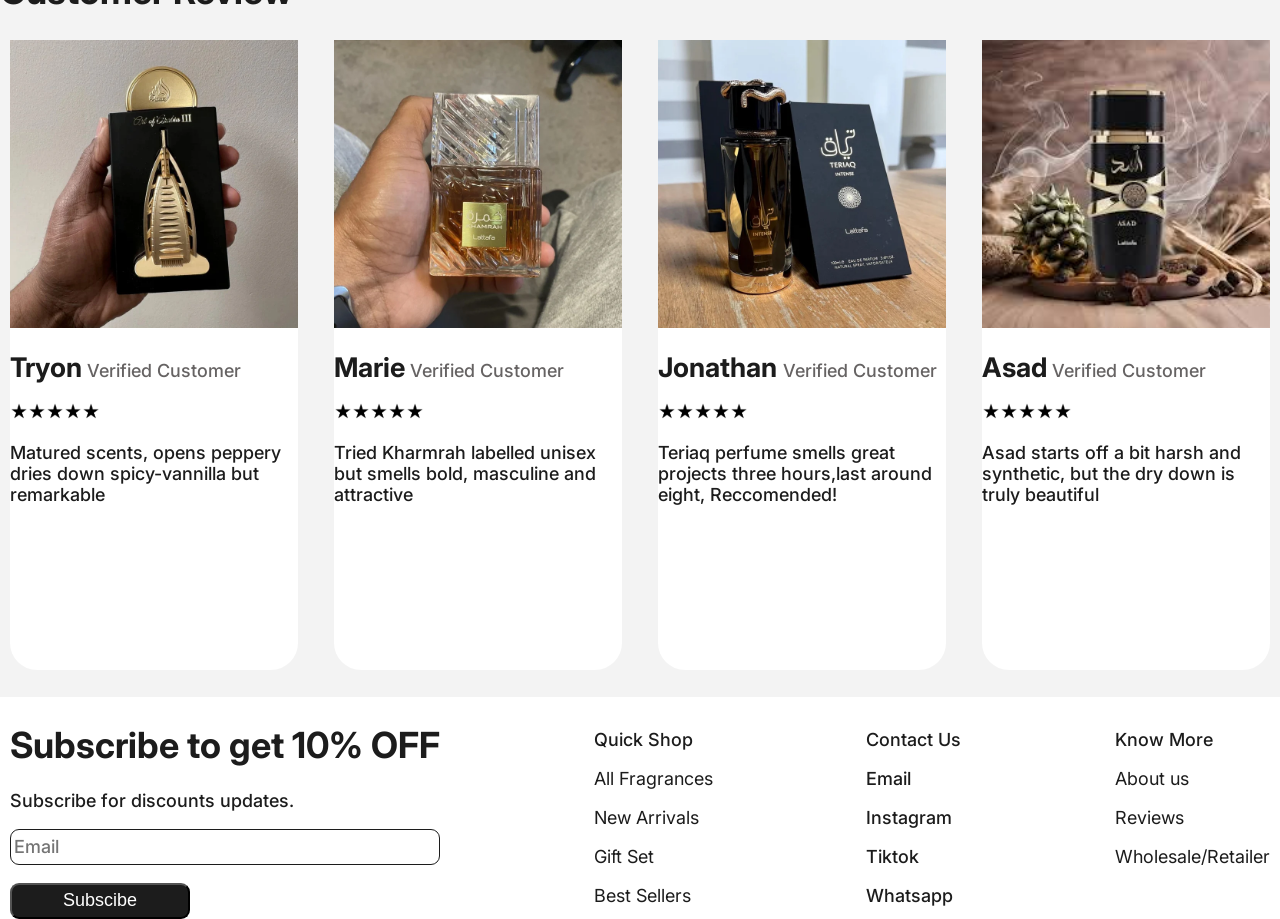
==== commit e34d9791: "I added images and also ensure that the design is responsive" ====
--- a/spikenard.html
+++ b/spikenard.html
@@ -5,104 +5,289 @@
     <meta name="viewport" content="width=device-width, initial-scale=1.0">
     <title>Spikenard Scents</title>
     <link rel="stylesheet" href="style.css">
+    <link rel="stylesheet" href="media-query.css">
     <link rel="stylesheet" href="<link rel="preconnect" href="https://fonts.googleapis.com">
 <link rel="preconnect" href="https://fonts.gstatic.com" crossorigin>
 <link href="https://fonts.googleapis.com/css2?family=Inter:ital,opsz,wght@0,14..32,100..900;1,14..32,100..900&family=Manrope:wght@200..800&family=Roboto:ital,wght@0,100..900;1,100..900&display=swap" rel="stylesheet">">
 </head>
 <body>
 
-  <header>
+  <header class="nav-background-container">
     <nav class="nav-bar-container">
          <ul class="nav-bar">
         <li class="logo">Spikenard Scents</li>
-        <div class="sub-nav-bar">
+        <ul class="sub-nav-bar">
        <a href="spikenard.html" class="nav"><li>Home</li></a> 
         <li class="nav">Collections</li>
         <a href="about.html" class="nav"><li>About</li></a>
-        <a href="testimonials.html" class="nav"><li>Testimonial</li></a>
-        <li class="nav">Contact</li>
-        </div>
-        
-        <li class="shop">Shop</li>
-        
+        <a href="#review" class="nav"><li>Review</li></a>
+       <a href="#contact-us" class="nav"><li >Contact</li></a>
+        </ul>    
+        <li class="shop">Shop</li>    
     </ul>
     </nav>
-   
 
     <!-- HERO-SECTION -->
 
-    <section class="hero-container">
-      <div class="hero-text-container">
-        <div class="hero-inner">
+    <section class="hero-background">
+      <div class="hero-container">
+         <div class="hero-text-container">
          <h1 class="hero-heading">Where <span class="span-scents"> scents</span> <br>become  your <br> signature</h1>
         <p class="hero-paragraph">Thoughtfully crafted scents that move with you, from the first impression to lasting memory</p>
-      </div>
 
       <div class="hero-btn">
         <a href="#">Explore Collection</a>
       </div>
       </div>
-     </div>
-
       <div class="hero-img-container">
         <img src="IMG_5077.jpeg" alt="Perfume Bottle" class="hero-img">
       </div>
+      </div> 
     </section>
     
   </header>
     
     <!-- BRAND SHOWCASE -->
+     <main class="brand-showcase-background">
+
+      <section class="brandshowcase-container">
+      <div class="showcase-card">
+        <img src="IMG-1.webp" alt="perfume bottle"  class="display-img">
+        <p class="showcase-p">Ameer Al Oudh</p>
+        <p class="showcase-p">N40,000</p>
+        <div  class="display-cta">
+          <p>Add to cart</p>
+        </div>
+      </div>
+
+      <div class="showcase-card">
+        <img src="IMG-11.webp" alt="perfume bottle"  class="display-img">
+        <p class="showcase-p">Mayaar</p>
+        <p class="showcase-p">N40,000</p>
+        <div  class="display-cta">
+          <p>Add to cart</p>
+        </div>
+      </div>
+
+      <div class="showcase-card">
+        <img src="IMG-3.webp" alt="perfume bottle"  class="display-img">
+        <p class="showcase-p">Hayaati Gold</p>
+        <p class="showcase-p">N40,000</p>
+        <div  class="display-cta">
+          <p>Add to cart</p>
+        </div>
+      </div>
+
+      <div class="showcase-card">
+        <img src="IMG-5.webp" alt="perfume bottle"  class="display-img">
+        <p class="showcase-p">Musammam</p>
+        <p class="showcase-p">N40,000</p>
+        <div  class="display-cta">
+          <p>Add to cart</p>
+        </div>
+      </div>
+
+      <div class="showcase-card">
+        <img src="New Image.jpg" alt="perfume bottle"  class="display-img">
+        <p class="showcase-p">Fakhaar</p>
+        <p class="showcase-p">N40,000</p>
+        <div  class="display-cta">
+          <p>Add to cart</p>
+        </div>
+      </div>
+
+      <div class="showcase-card">
+        <img src="IMG-6.webp" alt="perfume bottle"  class="display-img">
+        <p class="showcase-p">Angham Second Song</p>
+        <p class="showcase-p">N40,000</p>
+        <div  class="display-cta">
+          <p>Add to cart</p>
+        </div>
+      </div>
+
+      <div class="showcase-card">
+        <img src="IMG-8.webp" alt="perfume bottle"  class="display-img">
+        <p class="showcase-p">Eclaire</p>
+        <p class="showcase-p">N40,000</p>
+        <div  class="display-cta">
+          <p>Add to cart</p>
+        </div>
+      </div>
+
+      <div class="showcase-card">
+        <img src="IMG-9.webp" alt="perfume bottle"  class="display-img">
+        <p class="showcase-p">Tharwa</p>
+        <p class="showcase-p">N40,000</p>
+        <div  class="display-cta">
+          <p>Add to cart</p>
+        </div>
+      </div>
+
+      <div class="showcase-card">
+        <img src="IMG-10.webp" alt="perfume bottle" class="display-img">
+        <p class="showcase-p">Musammam</p>
+        <p class="showcase-p">N40,000</p>
+        <div  class="display-cta">
+          <p>Add to cart</p>
+        </div>
+      </div>
+
+       <!-- COMBO COLLECTION -->
+
      
-    <main>
-      <section class="brandshowcase-container">
-          <div class="showcase-card">
-                 <img src="IMG-3.webp" alt="perfume bottle" class="display-img">
-                <h4>Hayaati Gold Elixir</h4>
-                <p>N40,000</p>
-                <div class="display-cta">
-                 <p>Add to cart</p>
-                </div> 
-                </div>
-                
-            <div class="showcase-card">
-                <img src="IMG-11.webp" alt="perfume bottle" class="display-img">
-                <h4>Mayaar</h4>
-                <p>N40,000</p>
-                <div class="display-cta">
-                 <p>Add to cart</p>
-                </div>
-            </div> 
+      </section>
+
+     </main>
+
+     <div class="combo-collection-background">
+      <div class="combo-collection-container">
+        
+        <div class="combo-collection">
+         <h3 class="combo-collection-heading">
+        Explore our collections
+      </h3>
+      <p class="combo-collection-paragraph">What you wear when you want to be unforgettable</p>
+        </div>
+       
+      <div class="combo-card">
+        <img src="IMG_6758.jpeg" alt="perfume-bottle" class="combo-collection-img">
+        <p class="combo-collection-paragraph">Yara Gift Set</p>
+      </div>
+
+      <div class="combo-card">
+        <img src="IMG_6764.jpeg" alt="perfume-bottle" class="combo-collection-img">
+        <p class="combo-collection-paragraph">Asad Gift Set</p>
+      </div>
+
+      <div class="combo-card">
+        <img src="IMG_6766.jpeg" alt="perfume-bottle" class="combo-collection-img">
+        <p class="combo-collection-paragraph">Badeel Sublime Gift Set</p>
+      </div>
+      </div>
+     </div>
+
+     <!-- The Image Sectiion -->
+
+     <div class="image-background">
+      <div class="image-section">
+
+        <div class="img-card">
+          <img src="layaan-12.png" alt="perfume-bottle" class="banner-img">
+        </div>
+
+        <div class="img-text">
+           <h4 class="img-h4">Unveil the Essence of Elegance</h4>
+           <p class="img-paragraph">Elegance <br> Redefined <br>Layaan</p>
+            <p class="img-paragraph-2">Grace, strength, and sensuality in every note unforgettable by design</p>
+            <a href="#" class="shop-img">Shop Now</a>
+        </div>
+        </div>
+        </div>
+      <div>
+
+        <!-- CUSTOMER REVIEW -->
+
+        <div class="customer-review-background">
+          <h3 id="review">Customer Review</h3>
+          <div class="customer-review-container">
+          <div class="customer-review-card">
+            <img src="IMG_7830.webp" alt="perfume-bottle" class="customer-review-img">
+            <p><strong class="strong">Tryon</strong></span> <span class="span-verified-customer">Verified Customer</span></p>
+            <div class="star-rating">
+              <img src="star-image.avif" alt="star" class="star">
+               <img src="star-image.avif" alt="star" class="star">
+                <img src="star-image.avif" alt="star" class="star">
+                 <img src="star-image.avif" alt="star" class="star">
+                  <img src="star-image.avif" alt="star" class="star">
+            </div>
+            <p class="review-paragraph">Matured scents, opens peppery dries down spicy-vannilla but remarkable</p>
+          </div>
+
+          <div class="customer-review-card">
+            <img src="IMG_7831.webp" alt="perfume-bottle" class="customer-review-img">
+            <p> <strong class="strong">Marie</strong> <span class="span-verified-customer">Verified Customer</span></p>
+            <div class="star-rating">
+              <img src="star-image.avif" alt="star" class="star">
+               <img src="star-image.avif" alt="star" class="star">
+                <img src="star-image.avif" alt="star" class="star">
+                 <img src="star-image.avif" alt="star" class="star">
+                  <img src="star-image.avif" alt="star" class="star">
+            </div>
+            <p class="review-paragraph">Tried Kharmrah labelled unisex but smells bold, masculine and attractive</p>
+          </div>
+
+          <div class="customer-review-card">
+            <img src="IMG_7833.webp" alt="perfume-bottle" class="customer-review-img">
+            <p> <strong class="strong">Jonathan </strong><span class="span-verified-customer">Verified Customer</span></p>
+            <div class="star-rating">
+              <img src="star-image.avif" alt="star" class="star">
+               <img src="star-image.avif" alt="star" class="star">
+                <img src="star-image.avif" alt="star" class="star">
+                 <img src="star-image.avif" alt="star" class="star">
+                  <img src="star-image.avif" alt="star" class="star">
+            </div>
+            <p class="review-paragraph">Teriaq perfume smells great projects three hours,last around eight, Reccomended!</p>
+          </div>
+          
+
+          <div class="customer-review-card">
+            <img src="download.jpg" alt="perfume-bottle" class="customer-review-img">
+            <p><strong class="strong">Asad</strong> <span class="span-verified-customer">Verified Customer</span></p>
+            <div class="star-rating">
+              <img src="star-image.avif" alt="star" class="star">
+               <img src="star-image.avif" alt="star" class="star">
+                <img src="star-image.avif" alt="star" class="star">
+                 <img src="star-image.avif" alt="star" class="star">
+                  <img src="star-image.avif" alt="star" class="star">
+            </div>
+            <p class="review-paragraph">Asad starts off a bit harsh and <br>synthetic, but the dry down is <br> truly beautiful</p>
+          </div>
+        </div>
+        </div>
             
-            <div class="showcase-card">
-                <img src="IMG-8.webp" alt="perfume bottle" class="display-img">
-                <h4>Eclaire</h4>
-                <p>N40,000</p>
-                <div class="display-cta">
-                 <p>Add to cart</p>
-                </div>   
-
-      </section>
-    </main>  
-
-
-            <!-- BRAND STORY -->
-             <div class="brand-story-container">
-
-              <div class="brand-story-paragraph">
-                <p>Lorem ipsum dolor, sit amet consectetur adipisicing elit. Repellendus quidem pariatur dolores commodi at, optio excepturi veniam similique unde laudantium voluptates consequatur voluptatum culpa dolore aperiam sint est deleniti? Praesentium?</p>
-             </div>
+              <!-- FOOTER  -->
+            <footer class="footer-background">
+              <div class="footer-container">
+                 <div class="footer-content">
+                <h3>Subscribe to get 10% OFF</h3>
+                <p> Subscribe for discounts updates.</p>
+                <input type="email" placeholder="Email" class="footer-email">
+                <button type="submit" class="footer-btn">Subscibe</button>
+              </div>
               
-             <img src="IMG-1.webp" alt="perfume-bottle" class="brand-story-img">
-
-              <div class="brand-story-paragraph">
-                <p>Lorem ipsum dolor, sit amet consectetur adipisicing elit. Repellendus quidem pariatur dolores commodi at, optio excepturi veniam similique unde laudantium voluptates consequatur voluptatum culpa dolore aperiam sint est deleniti? Praesentium?</p>
-             </div>
-              
-             <img src="IMG-1.webp" alt="perfume-bottle" class="brand-story-img brand-story-img-2">
-              </div>
-              
-              <footer>
-                
+              <div  class="footer-content">
+                <p>Quick Shop</p>
+                <ul class="footer-content">
+                  <li>All Fragrances</li>
+                  <li>New Arrivals</li>
+                  <li>Gift Set</li>
+                  <li> Best Sellers</li>
+                </ul>
+              </div>
+
+              <div  class="footer-content">
+                <p id="contact-us">Contact Us</p>
+                <ul  class="footer-content">
+                  <li><a href="">Email</a></li>
+                  <li><a href="">Instagram</a></li>
+                  <li><a href="">Tiktok</a></li>
+                  <li><a href="">Whatsapp</a></li>
+                </ul>
+              </div>
+
+              <div  class="footer-content">
+                <p>Know More</p>
+                <ul  class="footer-content">
+                  <li>About us</li>
+                  <li>Reviews</li>
+                  <li>Wholesale/Retailer</li>
+                </ul>
+              </div>
+
+
+              </div>
+             
+
               </footer>
 
         
--- a/style.css
+++ b/style.css
@@ -52,7 +52,7 @@
 h1,h2,h3,h4,h5{
     font-weight: 700;
     line-height: 1.2;
-    letter-spacing: ;
+    /* letter-spacing: ; */
     font-family:'Inter', 'Helvetica Neue', 'Helvetical', 'Arial', sans-serif;
     color: #1c1c1c;
 }
@@ -62,8 +62,7 @@
     line-height: 100%;
     font-weight: 700;
     letter-spacing: -1px;
-    margin: 16px 0;
-    
+    margin: 16px 0;  
 }
 
 h2{
@@ -90,12 +89,12 @@
     text-decoration: none;
     font-size: 1.6rem;
     display: inline-block;
-    
-    
+    color: #1c1c1c;
 }
 
 ul{
     list-style: none;
+    font-size: 2rem ;
 }
 
 p, a{
@@ -110,6 +109,13 @@
     justify-content: center;
 }
 
+input[type="email"]{
+    font-size: 2rem;
+    font-weight: 500;
+    font-family:'Inter', 'Helvetica Neue', 'Helvetical', 'Arial', sans-serif;
+}
+
+
 /* COMPONENT */
 
 .shop{
@@ -137,22 +143,23 @@
 }
 
 /* NAV-BAR */
-
-.nav-bar-container {
-    
-    padding: 3rem;
-     width: 100%;
-    max-width: 200rem;
-    box-shadow: 0 4px 16px rgba( 0, 0, 0, 0.05);
-    background-color: #fbf8f3;
+.nav-background-container{
+    width: 100%;
+     background-color: #f3f3f3;
+}
+
+
+.nav-bar-container { 
+    margin-bottom: 0;
+    padding: 4rem;
+     margin: 0 auto;
+    max-width: 140rem;
     color: #1c1c1c;
     list-style: none;
     font-family: 'Inter', 'Helvetica Neue', 'Helvetical', 'Arial', sans-serif;
     line-height: 2rem;
     font-weight: 400;
     font-size: 2rem   
-     
-      
 }
 
 .logo{
@@ -182,39 +189,24 @@
 
 
 /* HERO-SECTION */
+.hero-background{
+    width:100%;
+    background-color: #e8e1d6;
+}
+
 .hero-container{
-    display: flex;
-    justify-content: space-evenly;
+    max-width: 140rem;
+    margin: 0 auto;
+    display: flex;
     align-items: center;
-    background-color: #f3f3f3;
+    justify-content: center;
     gap: 2rem;
-    max-width: 200rem;
-    min-height: 100vh
-    text-align: center;
-    padding: 0,80px
-}
-
-.hero-inner{
-    display: flex;
-    flex-direction: column;    
-}
-
-.hero-text-container{
-    display: flex;
-    flex-direction: column;
-    justify-content: center;
-}
-
-.hero-img{
-    max-width: 40rem
-}
-
-.hero-heading{
-    margin-bottom: 3rem;
-}
-
-.hero-paragraph{
-    margin-bottom: 3rem;
+
+}
+
+.hero-img-container{
+    width: 100%;
+    max-width: 40rem;
 }
 
 .hero-btn a{
@@ -228,6 +220,13 @@
     text-align: center;
     font-weight: 600;
 }
+.hero-heading{
+    margin-bottom: 3rem;
+}
+
+.hero-paragraph{
+    margin-bottom: 3rem;
+}
 
 .span-scents{
     color: #c6a753
@@ -235,33 +234,41 @@
 
 
 /* BRAND SHOWCASE */
+.brand-showcase-background{
+     width: 100%;
+     background-color: #fbf8f3;
+
+}
 .brandshowcase-container{
-   max-width: 200rem;
-    height: 90rem;
-    background-color: #e8e1d6;
-    display: flex;
-    justify-content: space-evenly;
-    align-items: center;
-    gap: 10rem;
+   max-width: 140rem;
+   margin: 0 auto;
+   display: grid;
+   grid-template-columns: repeat(3, 1fr);
+   gap: 3rem;
+   padding: 2rem;
+   gap: 6rem;
+  
     
 }
 
 .showcase-card{
-    width: 40rem;
-    height: 60rem;
-    background-color: #ffffff;
-    border-radius: 2rem;
-    padding: 1rem;
-    box-shadow: 2px 5px rgba( 0, 0, 0, 0.05);
     display: flex;
     flex-direction: column;
     justify-content: center;
-    align-items: center; 
+    align-items: center;
+    overflow: hidden;
+    width: 100%;
+    background-color: #ffffff;
+    border-radius: 2rem  
+  
 }
 
 .display-img{
     width: 100%;
-    max-width: 50rem;
+    max-width: 60rem;
+    height: auto;
+    object-fit: cover;
+    
 }
 
 .display-cta{
@@ -276,25 +283,51 @@
     font-weight: 600;
 }
 
-/* BRAND STORY */
-.brand-story-container{
-    max-width: 200rem;
-    width: 100%;
-    background-color: #fbf8f3;
-    display: grid;
-    grid-template-columns: 1fr 1fr;
-    justify-items: center;
+/* COMBO COLLECTION */
+.combo-collection-backgroud{
+    width: 100% ;
+    background-color: #f3f3f3;
+
+}
+.combo-collection-container{ 
+    max-width: 140rem;  
+    display: flex;
+    justify-content: space-evenly;
+    align-items: stretch;
+    gap: 5rem;
+    margin: 0 auto;
+   
+}
+
+.combo-collection{
+    align-self: center;
+    height: auto;
+}
+.combo-card{
+    width: 100%;
+   max-width: 40rem;
+    background-color: #ffffff;
+    padding: 2rem;
+    display: flex;
+    flex-direction: column;
+    justify-content: space-between;
     align-items: center;
-}
-
-.brand-story-img{
-    width: 100%;
-    max-width: 60rem;
-}
-
-/* .brand-story-paragraph, p{
-    margin-top: 5rem;
-} */
+    border-radius: 5rem;
+}
+
+.combo-collection-img{
+    width: 100%;
+    object-fit: contain;
+    height: 40rem;
+  margin-bottom: 1rem;
+    max-width:40rem
+}
+
+
+.combo-collection h3{
+    white-space: nowrap;
+    width: 100%; 
+}
 
 .display-cta, p{
     margin-top: .5rem;
@@ -303,4 +336,170 @@
 .brand-story-img-2{
     grid-row: 2/3;
 }
-
+/* Image Section */
+.image-background{
+    width: 100%;
+    background-color: #e8e1d6;
+    padding: 0;
+       border-radius: 5rem ;
+       overflow: hidden;
+  
+}
+.image-section{
+    width: 100%;
+    display: flex;
+    justify-content: stretch;
+    align-items: stretch;
+    margin: 0 auto; 
+}
+
+.img-card{
+    width: 100%;
+    height: auto;
+   flex: 1;
+   display: flex;
+   justify-content: center;
+   
+}
+
+.img-card img.banner-img{
+    width: 100%;
+    height: 100%;
+    object-fit: cover;
+    display: block;
+}
+
+.img-paragraph{
+    font-size: 7rem;
+    text-align: center;
+}
+
+.img-paragraph-2{
+    text-align: center;
+}
+
+.shop-img{
+    background-color: #c6a753;
+    color: #fbf8f3;
+    max-width: 12rem;
+    width: 100%;
+    border-radius: .5rem; 
+    padding: 1rem;
+    margin: 1rem;
+    text-align: center;
+}
+
+.img-text{
+    display: flex;
+    flex-direction: column;
+    justify-content: center;
+    flex: 1;
+    align-items: center;
+    padding: 6rem;
+}
+
+/* CUSTOMER REVIEW */
+.customer-review-background{
+    width: 100%;
+    background-color: #f3f3f3;
+}
+
+.customer-review-container{
+    max-width: 140rem;
+    margin: 0 auto;
+    display: flex;
+    flex-direction: row;
+    gap: 4rem;
+    margin-bottom: 3rem;
+}
+
+.customer-review-card{
+    width: 100%;
+    padding-bottom: 2rem;
+    max-width: 50rem;
+    display: flex;
+    flex-direction: column;
+    justify-content: baseline;
+    align-items: start;
+   height: 70rem;
+   gap: 2rem;
+   margin-bottom: 3rem;
+   margin-top: 3rem;
+    background-color: #ffffff;
+    border-radius: 3rem
+    
+      
+    
+}
+
+.customer-review-img{
+    width: 100%;
+    max-width: 50rem;
+  
+}
+
+.star{
+    width: 2rem;
+}
+
+.star-rating{
+    display: flex;
+}
+
+.customer-review-background h3{
+    text-align: left;
+}
+
+.span-verified-customer{
+    color: #666363;
+}
+.strong{
+    font-size: 3rem;
+
+}
+
+/* FOOTER */
+.footer-background{
+    width: 100%;
+    background-color: #ffffff;
+    
+}
+
+.footer-container{
+    max-width: 140rem;
+    margin: 0 auto;
+    display: flex;
+    justify-content: space-between;  
+}
+
+ .footer-content{
+    display: flex;
+    flex-direction: column;
+    gap: 2rem;
+   
+ }
+
+ .footer-email{
+    max-width: 150rem;
+    height: 4rem;
+    border-radius: 1rem;
+    border: 1px solid #1c1c1c;
+    padding: 0.5rem 0.3rem;
+ }
+
+.footer-btn{
+    max-width: 20rem;
+    height: 4rem;
+    font-size: 2rem;
+    color: #ffffff;
+    font-weight: 400;
+    background-color: #1c1c1c;
+    border-radius: 1rem;
+}
+
+ input::placeholder{
+    font-size: 2rem;
+ }
+
+ 
+
--- a/media-query.css
+++ b/media-query.css
@@ -0,0 +1,192 @@
+/* MEDIA QUERY */
+/* XL LARGE LAPTOPS : 1280px-1536px */
+@media (max-width: 84rem){
+    /* 1340/16px=83.75 */
+    /* 1344/16px=84 */
+
+    html{
+        font-size: 56.25%;
+    }
+}
+
+/* LG SMALL LAPTOPS : 1024px-1280px */
+@media (max-width: 76rem){
+    /* 1207/16px=75.44 */
+    /* 1216/16px=76 */
+
+    html{
+        font-size: 50%;
+    }
+
+    .combo-collection-container{
+        gap: 2rem;
+    }
+}
+
+/* LG SMALL LAPTOPS : 1024px-1280px */
+@media (max-width: 67rem){
+    /* 1,072/16px=67 */
+    
+
+    html{
+        font-size: 43.75%;
+    }
+
+    .footer-container{
+        justify-content: space-evenly;
+    }
+
+    
+}
+
+
+@media (max-width: 59rem){
+    /* 944/16px=59 */
+    
+    html{
+        font-size: 37.5%;
+    }
+
+    .hero-container{
+        flex-direction: column;
+        justify-content: center;
+        max-width: 45rem;
+    }
+
+    .hero-img-container{
+        max-width: 28rem;
+        width: 90%;
+    }
+
+    .hero-heading{
+        font-size: 7rem;
+    }
+
+    .brandshowcase-container{
+        max-width: 45rem;
+        grid-template-columns: 1fr        
+    }
+
+    .combo-collection-container{
+        flex-direction: column;
+        max-width: 45rem;
+    }
+
+    .image-section{
+        align-items: center;
+        flex-direction: column;
+       max-width: 45rem
+       
+    }
+
+    .img-h4{
+        font-size: 2rem;
+    }
+
+    .customer-review-container{
+        flex-direction: column;
+        max-width: 45rem;
+    }
+    .customer-review-background h3{
+        text-align: center;
+    }
+}
+
+@media (max-width: 36rem){
+      /* 576/16px=59 */
+     
+      html{
+        font-size: 31.25%;
+    }
+    .hero-text-container{
+        display: flex;
+        flex-direction: column;
+        justify-content: center;
+        align-items: center;
+    }
+
+    .hero-container{
+        justify-content: center;
+        align-items: center;
+        flex-direction: column;
+        width: 90%
+
+    }
+
+      .hero-img-container{
+        max-width: 32rem;
+        width: 100%;
+    }
+
+    .hero-heading{
+        font-size: 7.2rem;
+    }
+
+    .brandshowcase-container{
+        padding: 0 4;
+        margin: 0 auto;
+        max-width: 104rem;
+        width: 100%;
+        grid-template-columns: 1fr    
+    }
+
+    .display-img{
+    width: 100%;
+    max-width: 60rem;
+    height: auto;
+    object-fit: cover;
+    
+}
+
+.showcase-p{
+    font-size: 3.7rem;
+}
+    
+.combo-collection-container{
+    margin: 0 auto;
+    align-items: center;
+    width: 95%;
+    max-width: 100rem
+    
+    
+    
+}
+
+.combo-collection-img{
+    width: 100%;
+    height: auto;
+  margin-bottom: 1rem;
+  max-width: 100rem;
+  margin: 0 auto;
+
+}
+
+.combo-collection-paragraph{
+    font-size: 3.5rem;
+}
+
+.combo-collection-heading{
+    font-size: 5rem;
+}
+
+.img-paragraph{
+    margin-top: 1rem;
+    font-size: 8rem;
+}
+.customer-review-container{
+    width: 100%;
+    max-width: 110rem;
+    align-items: center;
+}
+
+.customer-review-img{
+    width: 100%;
+    max-width: 110rem;
+}
+
+.review-paragraph{
+    font-size: 2.5rem;
+}
+
+
+}
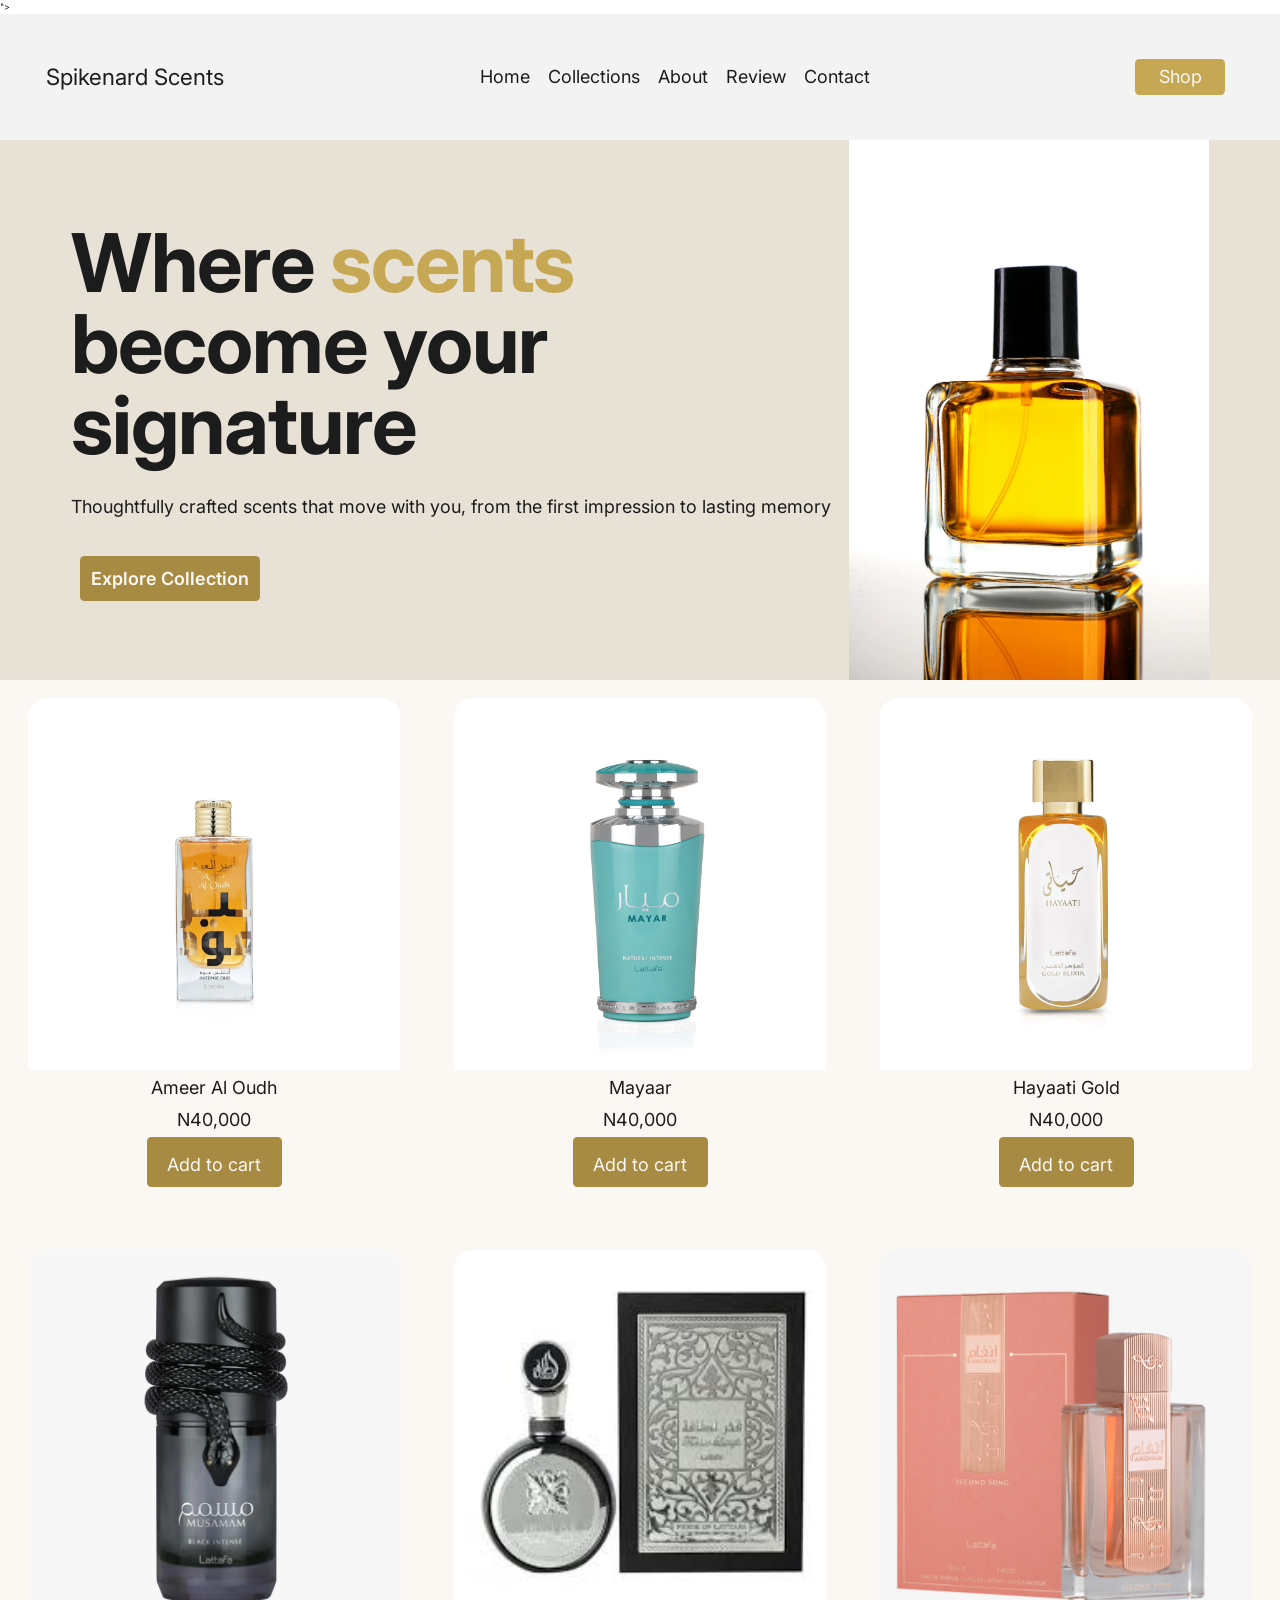
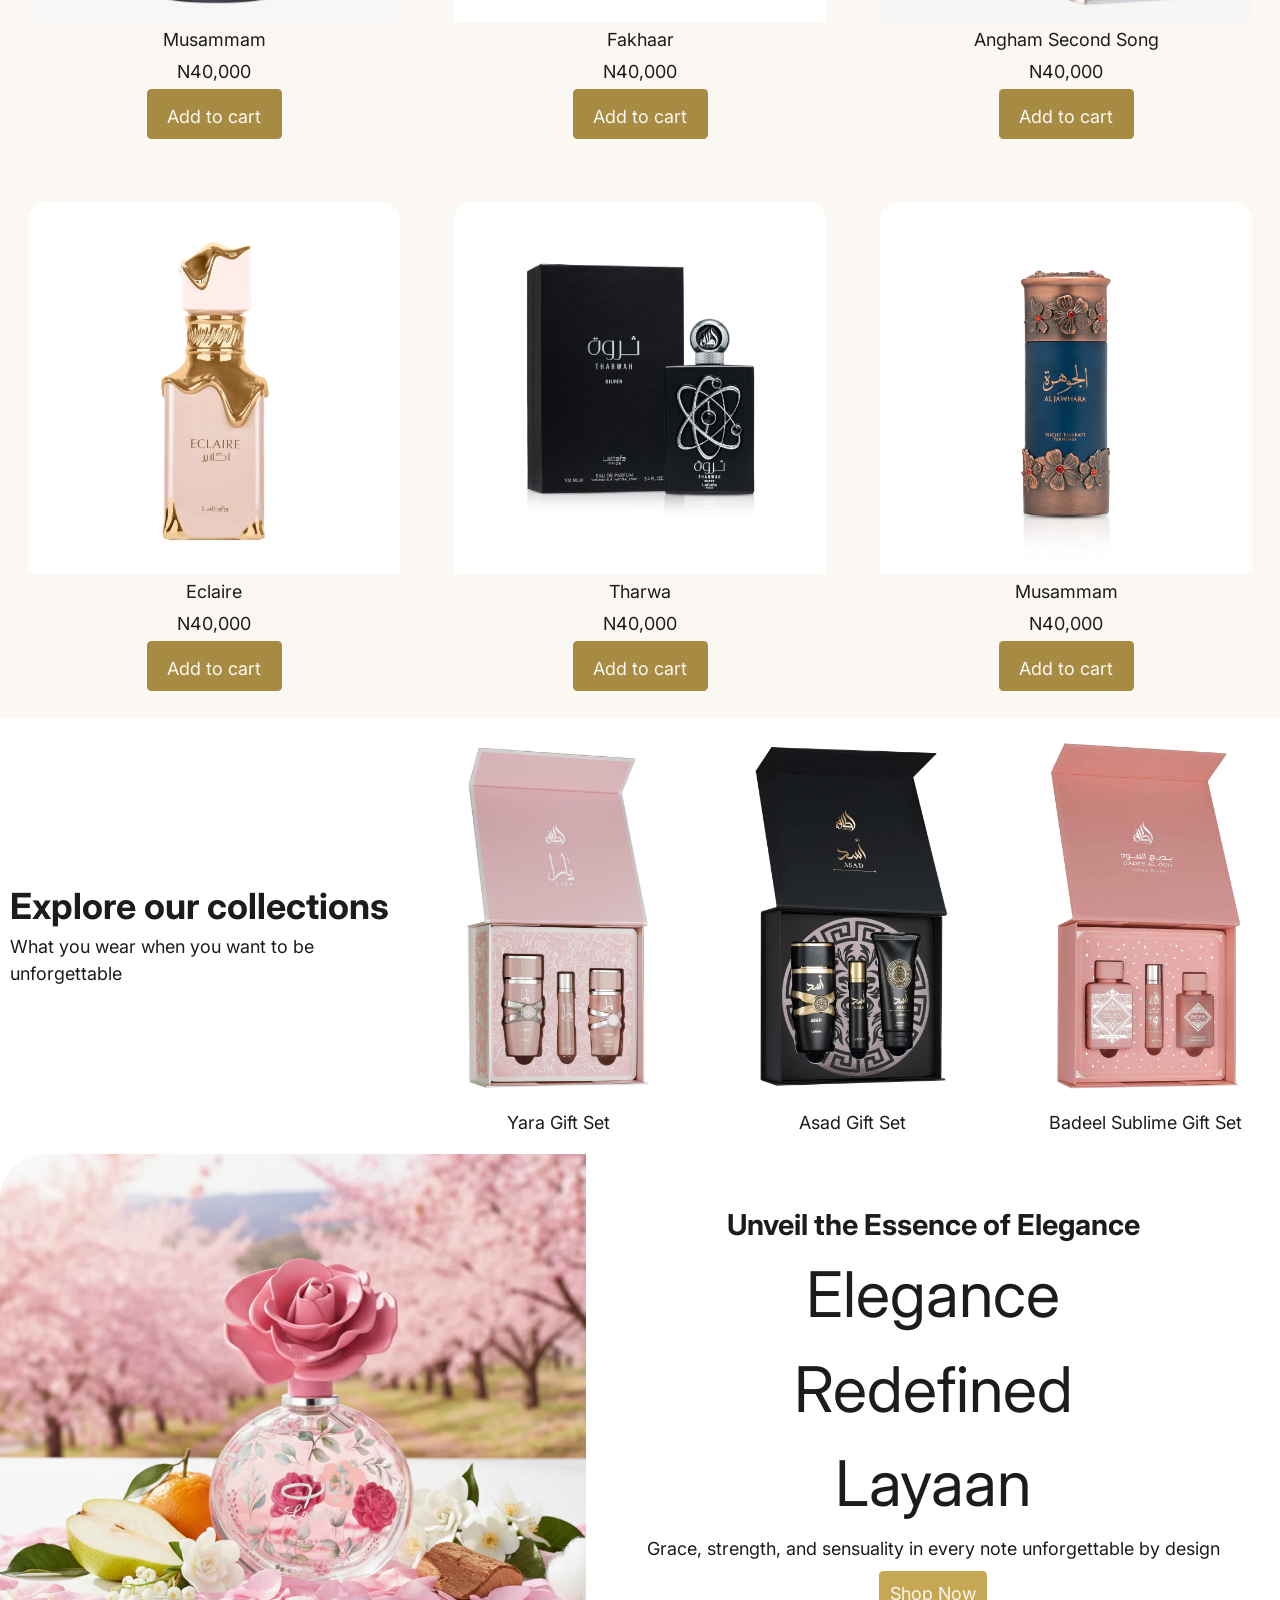
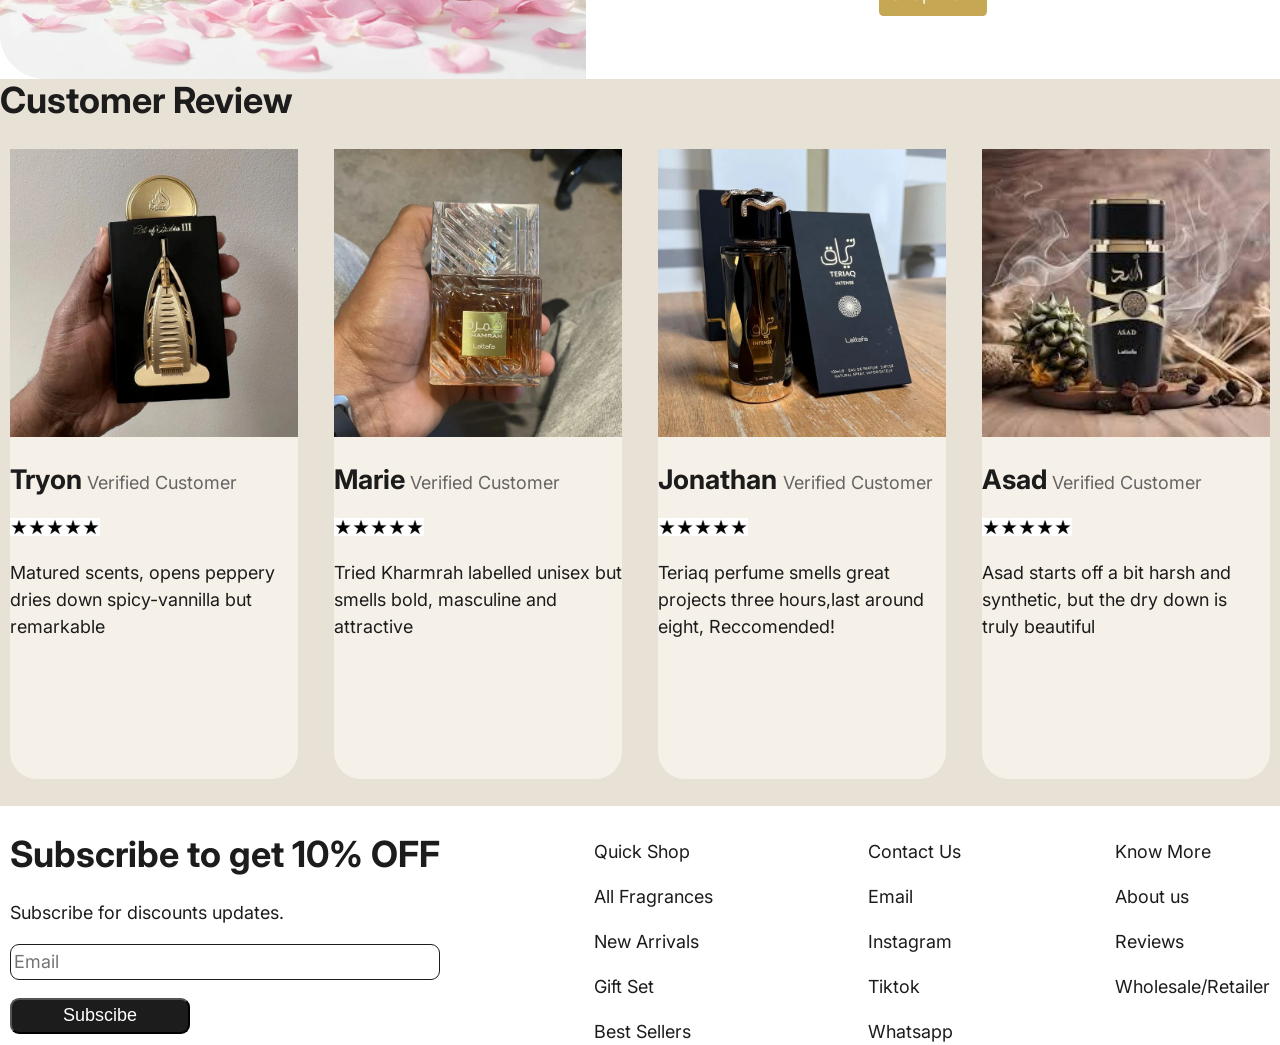
==== commit 464ec654: "I made final update" ====
--- a/spikenard.html
+++ b/spikenard.html
@@ -6,7 +6,7 @@
     <title>Spikenard Scents</title>
     <link rel="stylesheet" href="style.css">
     <link rel="stylesheet" href="media-query.css">
-    <link rel="stylesheet" href="<link rel="preconnect" href="https://fonts.googleapis.com">
+    <link rel="stylesheet" href="link rel="preconnect href="https://fonts.googleapis.com">
 <link rel="preconnect" href="https://fonts.gstatic.com" crossorigin>
 <link href="https://fonts.googleapis.com/css2?family=Inter:ital,opsz,wght@0,14..32,100..900;1,14..32,100..900&family=Manrope:wght@200..800&family=Roboto:ital,wght@0,100..900;1,100..900&display=swap" rel="stylesheet">">
 </head>
@@ -16,14 +16,21 @@
     <nav class="nav-bar-container">
          <ul class="nav-bar">
         <li class="logo">Spikenard Scents</li>
+        <input type="checkbox" id="check">
+        <label for="check" class="show-menu-btn">
+          <i class="fas fa-bars"></i>
+        &#9776</label>
         <ul class="sub-nav-bar">
        <a href="spikenard.html" class="nav"><li>Home</li></a> 
         <li class="nav">Collections</li>
         <a href="about.html" class="nav"><li>About</li></a>
         <a href="#review" class="nav"><li>Review</li></a>
        <a href="#contact-us" class="nav"><li >Contact</li></a>
-        </ul>    
-        <li class="shop">Shop</li>    
+      
+        </ul>  
+        
+         <li class="shop">Shop</li>  
+          
     </ul>
     </nav>
 
--- a/style.css
+++ b/style.css
@@ -26,11 +26,55 @@
 LINE HEIGHTS
 1.2/1.5
 
-LETTER SPACING
+SPACING SYSTEM
+5px /10px /15px /20px /25px /30px /40px /50px
 
 FONT FAMILY
+'Inter', 'Helvetica Neue', 'Helvetical', 'Arial', sans-serif;
 
 */
+
+/* GLOBAL STYLES */
+:root{
+    /*-----FONT SIZE----- */
+--text-sm: 1.2rem;
+--text-base: 1.6rem;
+--text-paragraph: 2.0rem;
+--text-h5: 2.4rem;
+--text-h4: 3.2rem;
+--text-h3: 4.0rem;
+--text-h2: 4.8rem;
+--text-h1: 9rem;
+
+/* ----FONT WEIGHT----  */
+--font-weight: 400;
+--font-weight-bold: 700;
+
+/* LINE HEIGHT*/
+--line-height-tight: 1.2;
+--line-height-normal: 1.5;
+
+/* LETTER SPACING */
+--letter-spacing-tight: -2px;
+
+/* FONT FAMILY */
+--font-family: 'Inter', 'Helvetica Neue', 'Helvetical', 'Arial', sans-serif;
+
+/* COLORS */
+--primary-base: #1c1c1c;
+--primary-tint: #3a3a3a;
+--primary-shade: #0f0f0f;
+--secondary-base: #f6f1e8;
+--secondary-tint: #fbf8f3;
+--secondary-shade: #e8e1d6;
+--tertiary-base: #c6a753;
+--tertiary-tint: #d8be82;
+--tertiary-shade: #a88b43;
+--white: #ffffff;
+--black: #000000;
+}
+
+
 
 *{
     box-sizing: border-box;
@@ -43,63 +87,62 @@
 }
 
 body {
-    font-family:'Inter', 'Helvetica Neue', 'Helvetical', 'Arial', sans-serif;
-    font-size: 1rem;
-    color: #1c1c1c;
-    font-weight: 400    
+    font-family:var(--font-family);
+    line-height: var(--line-height-normal);
+    color: var(--primary-base);
+    font-weight: var(--font-weight)  
 }
 
 h1,h2,h3,h4,h5{
-    font-weight: 700;
-    line-height: 1.2;
-    /* letter-spacing: ; */
-    font-family:'Inter', 'Helvetica Neue', 'Helvetical', 'Arial', sans-serif;
-    color: #1c1c1c;
+    font-weight: var(--font-weight-bold);
+    line-height: var(--line-height-tight);
+    font-family: var(--font-family);
+    color: var(--primary-base)
 }
 
 h1 {
-    font-size: 9rem;
+    font-size: var(--text-h1);
     line-height: 100%;
-    font-weight: 700;
+    font-weight: var(--font-weight-bold);
     letter-spacing: -1px;
-    margin: 16px 0;  
+    margin: 1.6rem 0;  
 }
 
 h2{
     text-align: center;
-    font-size: 4.8rem;
+    font-size: var(--text-h2);
 }
 
 h3{
     text-align: center;
-    font-size: 4.0rem;
+    font-size: var(--text-h3);
 }
 
 h4{
     text-align: center;
-    font-size: 3.2rem ;
+    font-size: var(--text-h4) ;
 }
 
 h5{
     text-align: center;
-    font-size: 2.4rem;
+    font-size: var(--text-h5);
 }
 
 a{
     text-decoration: none;
-    font-size: 1.6rem;
+    font-size: var(--text-paragraph);
     display: inline-block;
-    color: #1c1c1c;
+    color: var(--primary-base);
 }
 
 ul{
     list-style: none;
-    font-size: 2rem ;
+    font-size: var(--text-paragraph);
 }
 
 p, a{
-    font-size: 2.0rem;
-    font-weight: 500;
+    font-size: var(--text-paragraph);
+    font-weight: var(--font-weight);
     margin: 2.4, 0;   
 }
 
@@ -110,17 +153,16 @@
 }
 
 input[type="email"]{
-    font-size: 2rem;
-    font-weight: 500;
-    font-family:'Inter', 'Helvetica Neue', 'Helvetical', 'Arial', sans-serif;
-}
-
+    font-size: var(--text-paragraph);
+    font-weight: var(--font-weight);
+    font-family: var(--font-family);
+}
 
 /* COMPONENT */
 
 .shop{
-    background-color: #c6a753;
-    color: #fbf8f3;
+    background-color: var(--tertiary-base);
+    color: var(--secondary-tint);
     max-width: 10rem;
     width: 100%;
     border-radius: .5rem; 
@@ -130,16 +172,16 @@
 }
 
 .shop:link, .shop:visited{
-    background-color: #c6a753;
-    color: #fbf8f3;
-    border: 1px solid #c6a753;
+    background-color: var(--tertiary-base);
+    color: var(--secondary-tint);
+    border: 1px solid var(--tertiary-base);
 }
 
 
 .shop:hover, .shop:active{
-    background-color: #a88b43;
-    color: #fbf8f3;
-    border: 1px solid #a88b43;
+    background-color: var(--tertiary-shade);
+    color: var(--secondary-tint);
+    border: 1px solid var(--tertiary-shade);
 }
 
 /* NAV-BAR */
@@ -156,14 +198,14 @@
     max-width: 140rem;
     color: #1c1c1c;
     list-style: none;
-    font-family: 'Inter', 'Helvetica Neue', 'Helvetical', 'Arial', sans-serif;
+    font-family: var(--font-family);
     line-height: 2rem;
-    font-weight: 400;
-    font-size: 2rem   
+    font-weight: var(--font-weight);
+    font-size: var(--text-paragraph);
 }
 
 .logo{
-    color: #1c1c1c;
+    color: var(--primary-base);
     font-size: 2.5rem;
 }
 
@@ -172,26 +214,28 @@
     align-items: center;
     display: flex;
     list-style: none;
-    color: #2a2a2a;
+    color: var(--primary-base);
 }
 
 .sub-nav-bar{
     display: flex;
     justify-content: center;
     gap: 2rem;   
-    color: #1c1c1c;
+    color: var(--primary-base);
 }
 
 .nav{
-    color: #1c1c1c;
-}
-
-
+    color: var(--primary-base);
+}
+
+#check, .show-menu-btn{
+    display: none;
+}
 
 /* HERO-SECTION */
 .hero-background{
     width:100%;
-    background-color: #e8e1d6;
+    background-color: var(--secondary-shade);
 }
 
 .hero-container{
@@ -210,8 +254,8 @@
 }
 
 .hero-btn a{
-    background-color: #b89f5b;
-    color: #fbf8f3;
+    background-color: var(--tertiary-shade);
+    color: var(--secondary-tint);
     max-width: 20rem;
     width: 100%;
     border-radius: .5rem; 
@@ -229,14 +273,14 @@
 }
 
 .span-scents{
-    color: #c6a753
+    color: var(--tertiary-base);
 }
 
 
 /* BRAND SHOWCASE */
 .brand-showcase-background{
      width: 100%;
-     background-color: #fbf8f3;
+     background-color: var(--secondary-tint);
 
 }
 .brandshowcase-container{
@@ -258,7 +302,7 @@
     align-items: center;
     overflow: hidden;
     width: 100%;
-    background-color: #ffffff;
+    background-color: var(--secondary-tint);
     border-radius: 2rem  
   
 }
@@ -272,21 +316,21 @@
 }
 
 .display-cta{
-    background-color: #b89f5b;
-    color: #fbf8f3;
+    background-color: var(--tertiary-shade);
+    color: var(--secondary-tint);
     max-width: 15rem;
     width: 100%;
     border-radius: .5rem; 
     padding: 1rem;
     margin: 1rem;
     text-align: center;
-    font-weight: 600;
+    font-weight: var(--font-weight-bold);
 }
 
 /* COMBO COLLECTION */
 .combo-collection-backgroud{
     width: 100% ;
-    background-color: #f3f3f3;
+    background-color: var(--white);
 
 }
 .combo-collection-container{ 
@@ -306,7 +350,7 @@
 .combo-card{
     width: 100%;
    max-width: 40rem;
-    background-color: #ffffff;
+    background-color: var(--white);
     padding: 2rem;
     display: flex;
     flex-direction: column;
@@ -333,13 +377,11 @@
     margin-top: .5rem;
 }
 
-.brand-story-img-2{
-    grid-row: 2/3;
-}
+
 /* Image Section */
 .image-background{
     width: 100%;
-    background-color: #e8e1d6;
+    background-color: var(--white);
     padding: 0;
        border-radius: 5rem ;
        overflow: hidden;
@@ -379,8 +421,8 @@
 }
 
 .shop-img{
-    background-color: #c6a753;
-    color: #fbf8f3;
+    background-color: var(--tertiary-base);
+    color: var(--secondary-tint);
     max-width: 12rem;
     width: 100%;
     border-radius: .5rem; 
@@ -401,7 +443,7 @@
 /* CUSTOMER REVIEW */
 .customer-review-background{
     width: 100%;
-    background-color: #f3f3f3;
+    background-color: var(--secondary-shade);
 }
 
 .customer-review-container{
@@ -425,11 +467,8 @@
    gap: 2rem;
    margin-bottom: 3rem;
    margin-top: 3rem;
-    background-color: #ffffff;
-    border-radius: 3rem
-    
-      
-    
+    background-color: var(--secondary-base);
+    border-radius: 3rem 
 }
 
 .customer-review-img{
@@ -461,7 +500,7 @@
 /* FOOTER */
 .footer-background{
     width: 100%;
-    background-color: #ffffff;
+    background-color: var(--white);
     
 }
 
@@ -483,7 +522,7 @@
     max-width: 150rem;
     height: 4rem;
     border-radius: 1rem;
-    border: 1px solid #1c1c1c;
+    border: 1px solid var(--primary-base);
     padding: 0.5rem 0.3rem;
  }
 
@@ -491,9 +530,9 @@
     max-width: 20rem;
     height: 4rem;
     font-size: 2rem;
-    color: #ffffff;
+    color: var(--white);
     font-weight: 400;
-    background-color: #1c1c1c;
+    background-color: var(--primary-base);
     border-radius: 1rem;
 }
 
--- a/media-query.css
+++ b/media-query.css
@@ -47,14 +47,51 @@
         font-size: 37.5%;
     }
 
+    .show-menu-btn{
+    display: block;
+    cursor: pointer;
+}
+
+.nav-bar-container{
+    position: relative;
+    width: 100%;
+}
+
+.nav-bar{
+    display: flex;
+    justify-content: space-between;
+    align-items: center;
+}
+
+.sub-nav-bar{
+    display: none;
+    flex-direction: column;
+    position: absolute;
+    top: 100%;
+    left: 0;
+    width: 100%;
+    z-index: 1000;
+    flex-direction: column;
+    background-color: #ffffff;
+    padding: 3rem 0;
+}
+
+#check:checked ~ .sub-nav-bar{
+    display: flex;
+}
+
+.shop{
+    display: none;
+}
+
     .hero-container{
         flex-direction: column;
         justify-content: center;
-        max-width: 45rem;
+        max-width: 150rem;
     }
 
     .hero-img-container{
-        max-width: 28rem;
+        max-width: 50rem;
         width: 90%;
     }
 
@@ -62,20 +99,37 @@
         font-size: 7rem;
     }
 
+    .hero-text-container{
+        display: flex;
+        flex-direction: column;
+        justify-content: center ;
+        align-items: center;
+    }
+
     .brandshowcase-container{
-        max-width: 45rem;
+        max-width: 150rem;
         grid-template-columns: 1fr        
     }
 
+    .showcase-p{
+    font-size: 2.5rem;
+}
+
     .combo-collection-container{
         flex-direction: column;
-        max-width: 45rem;
-    }
+        max-width: 150rem;
+         align-items: center;
+        justify-content: center;
+    }
+
+    .combo-collection-paragraph{
+    font-size: 2.5rem;
+}
 
     .image-section{
         align-items: center;
         flex-direction: column;
-       max-width: 45rem
+       max-width: 150rem
        
     }
 
@@ -85,10 +139,28 @@
 
     .customer-review-container{
         flex-direction: column;
-        max-width: 45rem;
+        max-width: 150rem;
+         align-items: center;
+        justify-content: center;
+       
     }
     .customer-review-background h3{
         text-align: center;
+    }
+
+    .review-paragraph{
+    font-size: 2.5rem;
+}
+
+    .footer-container{
+        align-items: start;
+        max-width: 150rem;
+        width: 100%;
+        margin: 0 auto;
+        gap: 5rem;
+        padding: 6rem;
+        display: grid;
+        grid-template-columns: 2fr 1fr 1fr 1fr   
     }
 }
 
@@ -96,8 +168,23 @@
       /* 576/16px=59 */
      
       html{
-        font-size: 31.25%;
-    }
+        font-size: 31.25%; 
+    }
+
+.show-menu-btn{
+    display: block;
+    cursor: pointer;
+}
+
+.sub-nav-bar{
+    display: none;
+    flex-direction: column;
+}
+
+#check:checked ~ .sub-nav-bar{
+    display: flex;
+}
+
     .hero-text-container{
         display: flex;
         flex-direction: column;
@@ -106,20 +193,23 @@
     }
 
     .hero-container{
+        max-width: 100rem;
         justify-content: center;
         align-items: center;
         flex-direction: column;
         width: 90%
+        
 
     }
 
       .hero-img-container{
         max-width: 32rem;
         width: 100%;
+        object-fit: contain;
     }
 
     .hero-heading{
-        font-size: 7.2rem;
+        font-size: 6rem;
     }
 
     .brandshowcase-container{
@@ -134,8 +224,7 @@
     width: 100%;
     max-width: 60rem;
     height: auto;
-    object-fit: cover;
-    
+    object-fit: cover; 
 }
 
 .showcase-p{
@@ -147,9 +236,6 @@
     align-items: center;
     width: 95%;
     max-width: 100rem
-    
-    
-    
 }
 
 .combo-collection-img{
@@ -158,7 +244,6 @@
   margin-bottom: 1rem;
   max-width: 100rem;
   margin: 0 auto;
-
 }
 
 .combo-collection-paragraph{
@@ -175,18 +260,63 @@
 }
 .customer-review-container{
     width: 100%;
-    max-width: 110rem;
+    max-width: 100rem;
     align-items: center;
 }
 
 .customer-review-img{
     width: 100%;
-    max-width: 110rem;
+    max-width: 100rem;
 }
 
 .review-paragraph{
     font-size: 2.5rem;
 }
 
-
-}+.footer-container{
+        align-items: start;
+        max-width: 100rem;
+        width: 100%;
+        margin: 0 auto;
+        gap: 5rem;
+        padding: 6rem;
+        display: grid;
+        grid-template-columns: 1fr 1fr   
+    }
+
+}
+
+@media (max-width: 28rem){
+      /* 408/16px=25.5 */
+     
+      html{
+        font-size: 25%;
+      }
+
+      .hero-paragraph{
+        font-size: 3.5rem;
+        text-align: center;
+      }
+
+      .hero-btn a{
+        max-width: 35rem;
+          width: 100%;
+          font-size: 3.5rem;
+          
+      }
+
+      .customer-review-card{
+    width: 100%;
+    padding-bottom: 2rem;
+    max-width: 40rem;
+
+      }
+
+      .review-paragraph{
+    font-size: 3rem;
+}
+
+
+
+    }
+
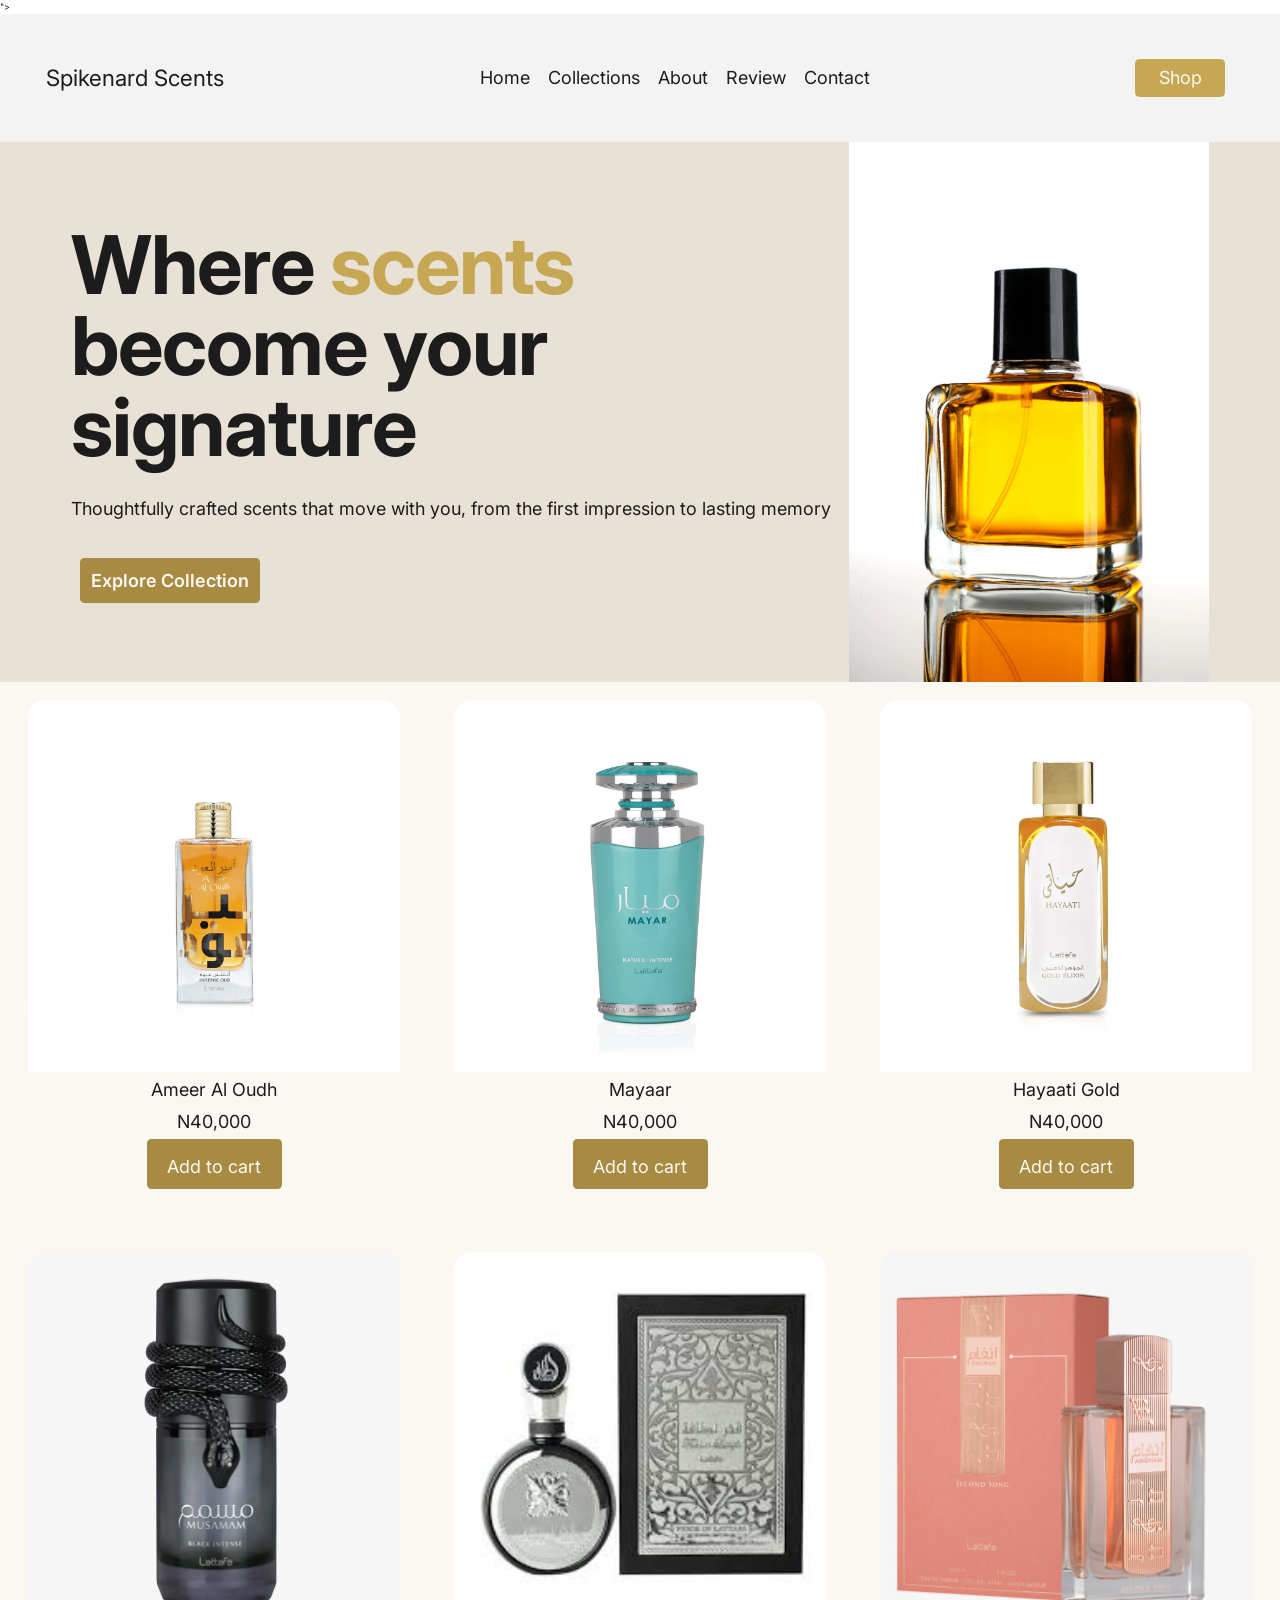
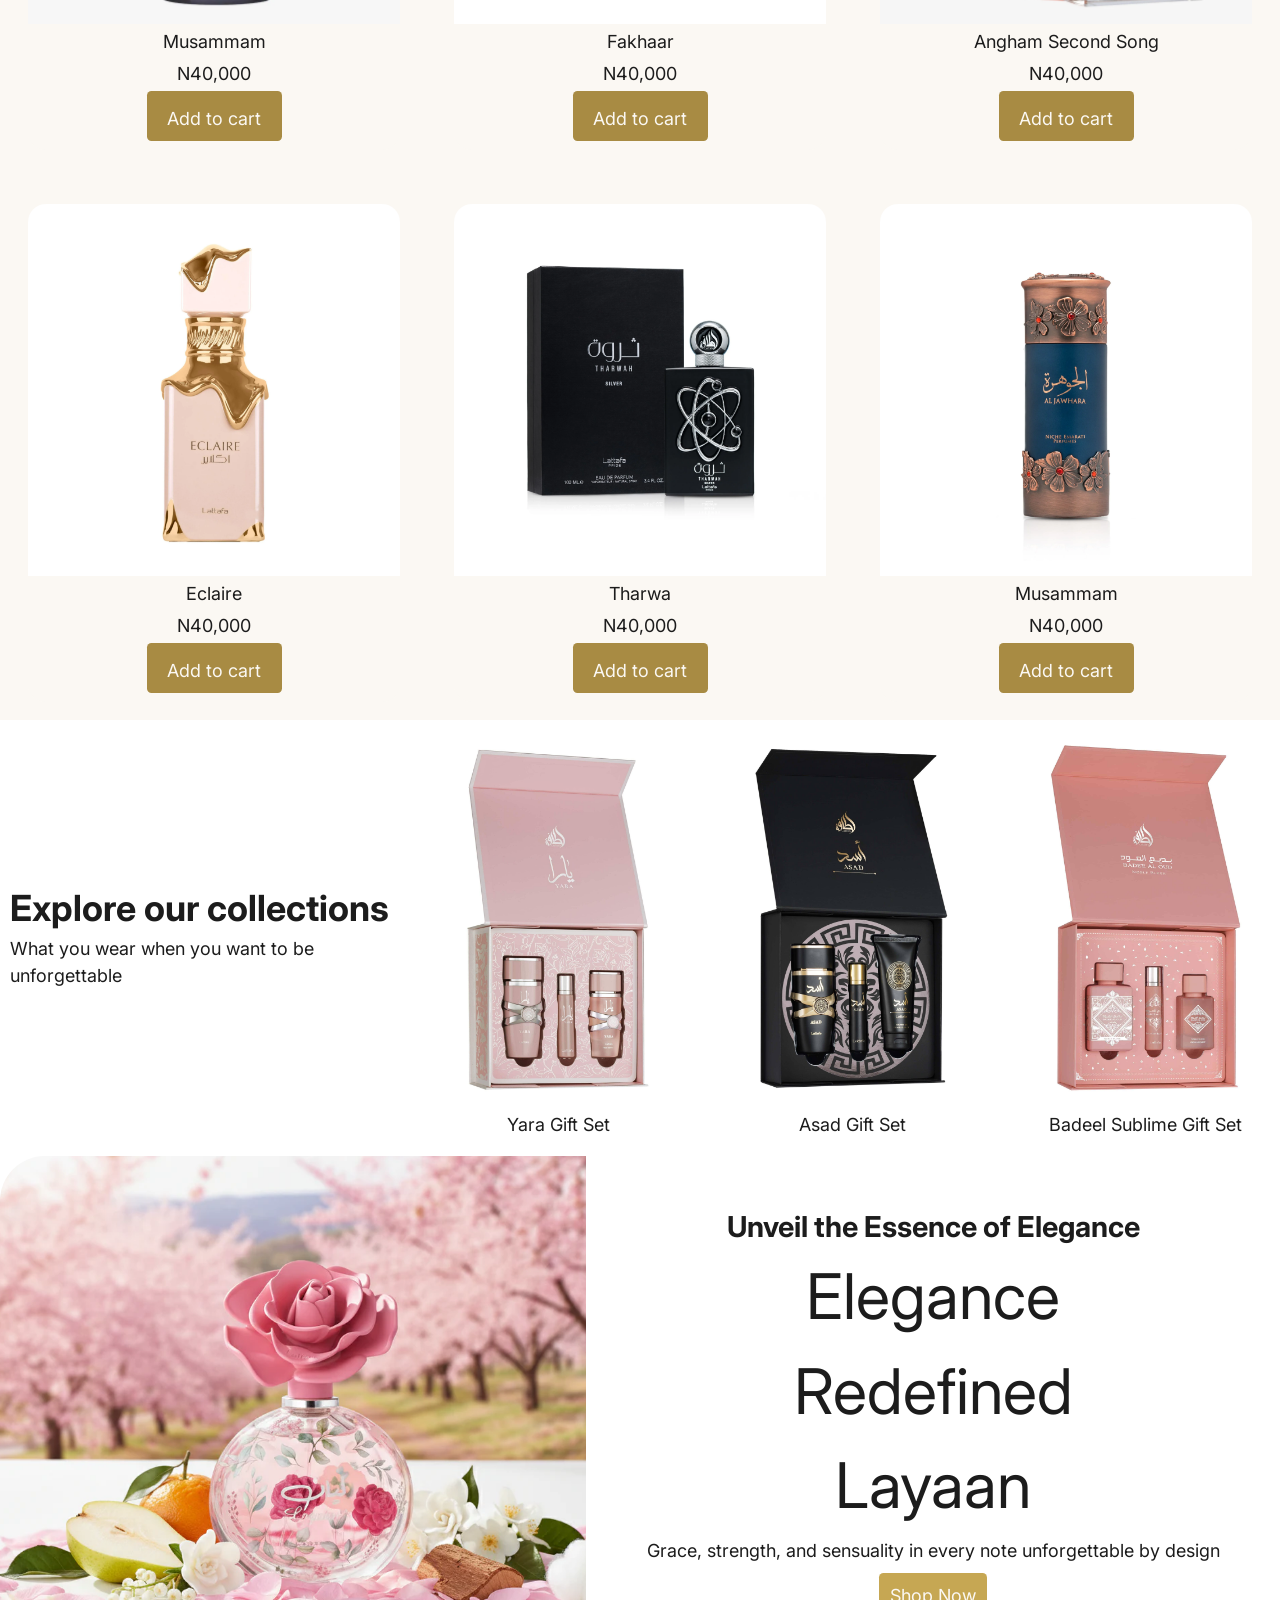
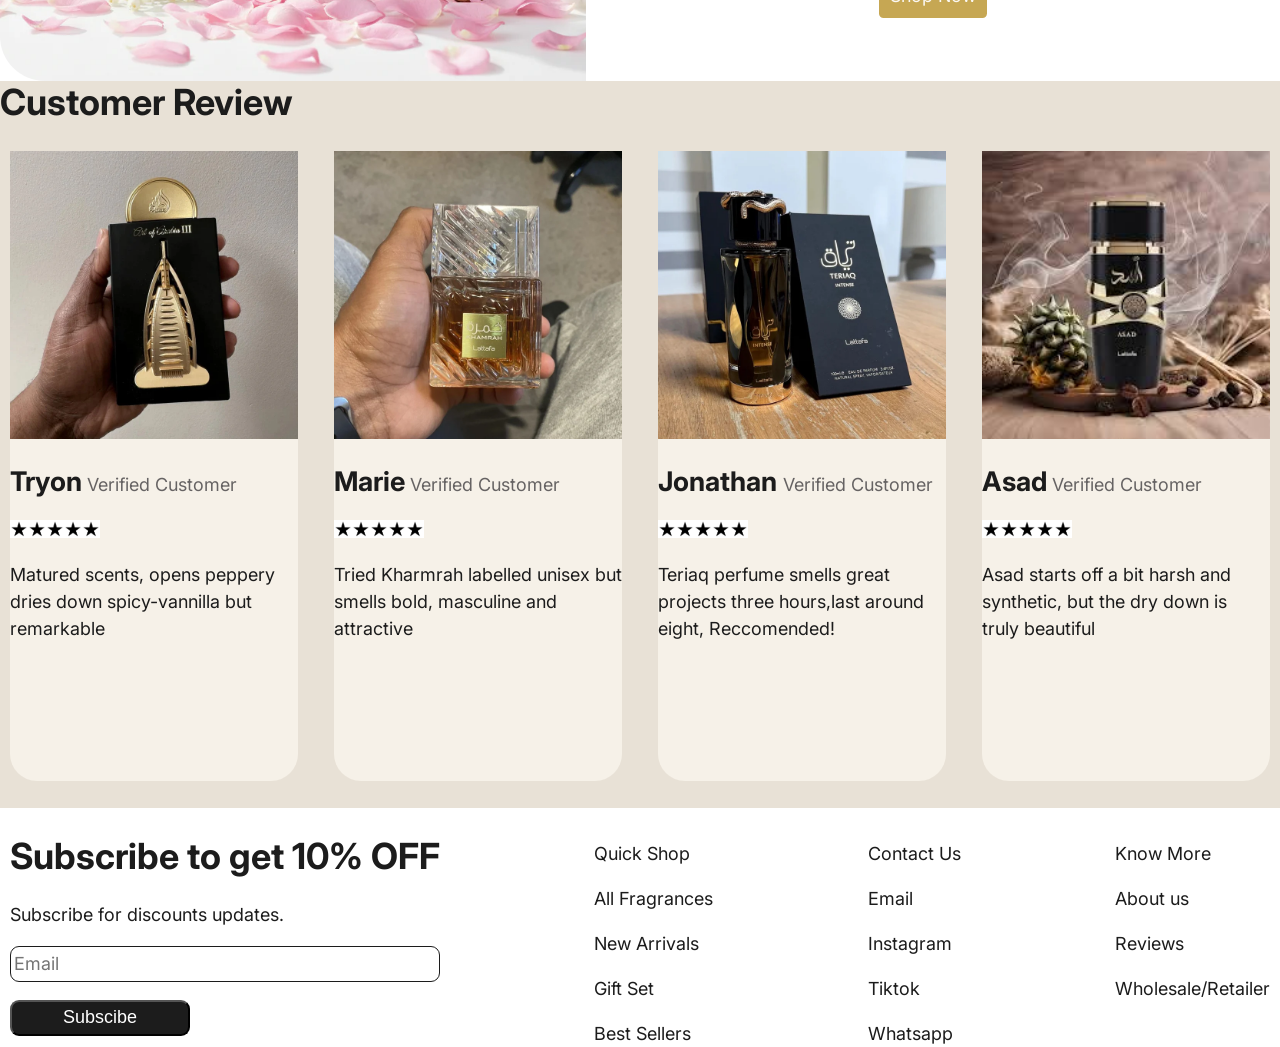
==== commit 0a5fb520: "I added some responsiveness" ====
--- a/spikenard.html
+++ b/spikenard.html
@@ -17,19 +17,17 @@
          <ul class="nav-bar">
         <li class="logo">Spikenard Scents</li>
         <input type="checkbox" id="check">
-        <label for="check" class="show-menu-btn">
-          <i class="fas fa-bars"></i>
-        &#9776</label>
+        <label for="check" class="show-menu-btn"> &#9776</label>
         <ul class="sub-nav-bar">
        <a href="spikenard.html" class="nav"><li>Home</li></a> 
-        <li class="nav">Collections</li>
+        <a href="#collection" class="nav"><li >Collections</li></a>
         <a href="about.html" class="nav"><li>About</li></a>
         <a href="#review" class="nav"><li>Review</li></a>
        <a href="#contact-us" class="nav"><li >Contact</li></a>
       
         </ul>  
         
-         <li class="shop">Shop</li>  
+         <a href="#collection" class="shop"><li>Shop</li></a>  
           
     </ul>
     </nav>
@@ -43,7 +41,7 @@
         <p class="hero-paragraph">Thoughtfully crafted scents that move with you, from the first impression to lasting memory</p>
 
       <div class="hero-btn">
-        <a href="#">Explore Collection</a>
+        <a href="#collection">Explore Collection</a>
       </div>
       </div>
       <div class="hero-img-container">
@@ -57,7 +55,7 @@
     <!-- BRAND SHOWCASE -->
      <main class="brand-showcase-background">
 
-      <section class="brandshowcase-container">
+      <section class="brandshowcase-container" id="collection">
       <div class="showcase-card">
         <img src="IMG-1.webp" alt="perfume bottle"  class="display-img">
         <p class="showcase-p">Ameer Al Oudh</p>
@@ -125,7 +123,7 @@
         <img src="IMG-9.webp" alt="perfume bottle"  class="display-img">
         <p class="showcase-p">Tharwa</p>
         <p class="showcase-p">N40,000</p>
-        <div  class="display-cta">
+        <div class="display-cta">
           <p>Add to cart</p>
         </div>
       </div>
--- a/media-query.css
+++ b/media-query.css
@@ -50,6 +50,8 @@
     .show-menu-btn{
     display: block;
     cursor: pointer;
+    color: #000000;
+    font-size: 4rem;
 }
 
 .nav-bar-container{
@@ -74,6 +76,15 @@
     flex-direction: column;
     background-color: #ffffff;
     padding: 3rem 0;
+    font-size: 4rem;
+}
+
+.sub-nav-bar a{
+    font-size: 4rem;
+}
+
+.logo{
+    font-size: 4rem;
 }
 
 #check:checked ~ .sub-nav-bar{
@@ -83,6 +94,12 @@
 .shop{
     display: none;
 }
+
+.hero-paragraph{
+    font-size: 3rem;
+    text-align: center;
+}
+
 
     .hero-container{
         flex-direction: column;
@@ -174,16 +191,51 @@
 .show-menu-btn{
     display: block;
     cursor: pointer;
+    color: #000000;
+    font-size: 4rem;
+}
+
+.nav-bar-container{
+    position: relative;
+    width: 100%;
+}
+
+.nav-bar{
+    display: flex;
+    justify-content: space-between;
+    align-items: center;
 }
 
 .sub-nav-bar{
     display: none;
     flex-direction: column;
+    position: absolute;
+    top: 100%;
+    left: 0;
+    width: 100%;
+    z-index: 1000;
+    flex-direction: column;
+    background-color: #ffffff;
+    padding: 3rem 0;
+    font-size: 4rem;
+}
+
+.sub-nav-bar a{
+    font-size: 4rem;
+}
+
+.logo{
+    font-size: 4rem;
 }
 
 #check:checked ~ .sub-nav-bar{
     display: flex;
 }
+
+.shop{
+    display: none;
+}
+
 
     .hero-text-container{
         display: flex;
@@ -198,8 +250,6 @@
         align-items: center;
         flex-direction: column;
         width: 90%
-        
-
     }
 
       .hero-img-container{
@@ -210,6 +260,11 @@
 
     .hero-heading{
         font-size: 6rem;
+    }
+
+    .hero-paragraph{
+        font-size: 3.5rem;
+        text-align: center;
     }
 
     .brandshowcase-container{
@@ -293,6 +348,55 @@
         font-size: 25%;
       }
 
+      .show-menu-btn{
+    display: block;
+    cursor: pointer;
+    color: #000000;
+    font-size: 4rem;
+}
+
+.nav-bar-container{
+    position: relative;
+    width: 100%;
+}
+
+.nav-bar{
+    display: flex;
+    justify-content: space-between;
+    align-items: center;
+}
+
+.sub-nav-bar{
+    display: none;
+    flex-direction: column;
+    position: absolute;
+    top: 100%;
+    left: 0;
+    width: 100%;
+    z-index: 1000;
+    flex-direction: column;
+    background-color: #ffffff;
+    padding: 3rem 0;
+    font-size: 4rem;
+    
+}
+
+.sub-nav-bar a{
+    font-size: 4rem;
+}
+
+.logo{
+    font-size: 4rem;
+}
+
+#check:checked ~ .sub-nav-bar{
+    display: flex;
+}
+
+.shop{
+    display: none;
+}
+
       .hero-paragraph{
         font-size: 3.5rem;
         text-align: center;
@@ -302,7 +406,6 @@
         max-width: 35rem;
           width: 100%;
           font-size: 3.5rem;
-          
       }
 
       .customer-review-card{
@@ -316,7 +419,5 @@
     font-size: 3rem;
 }
 
-
-
-    }
-
+    }
+
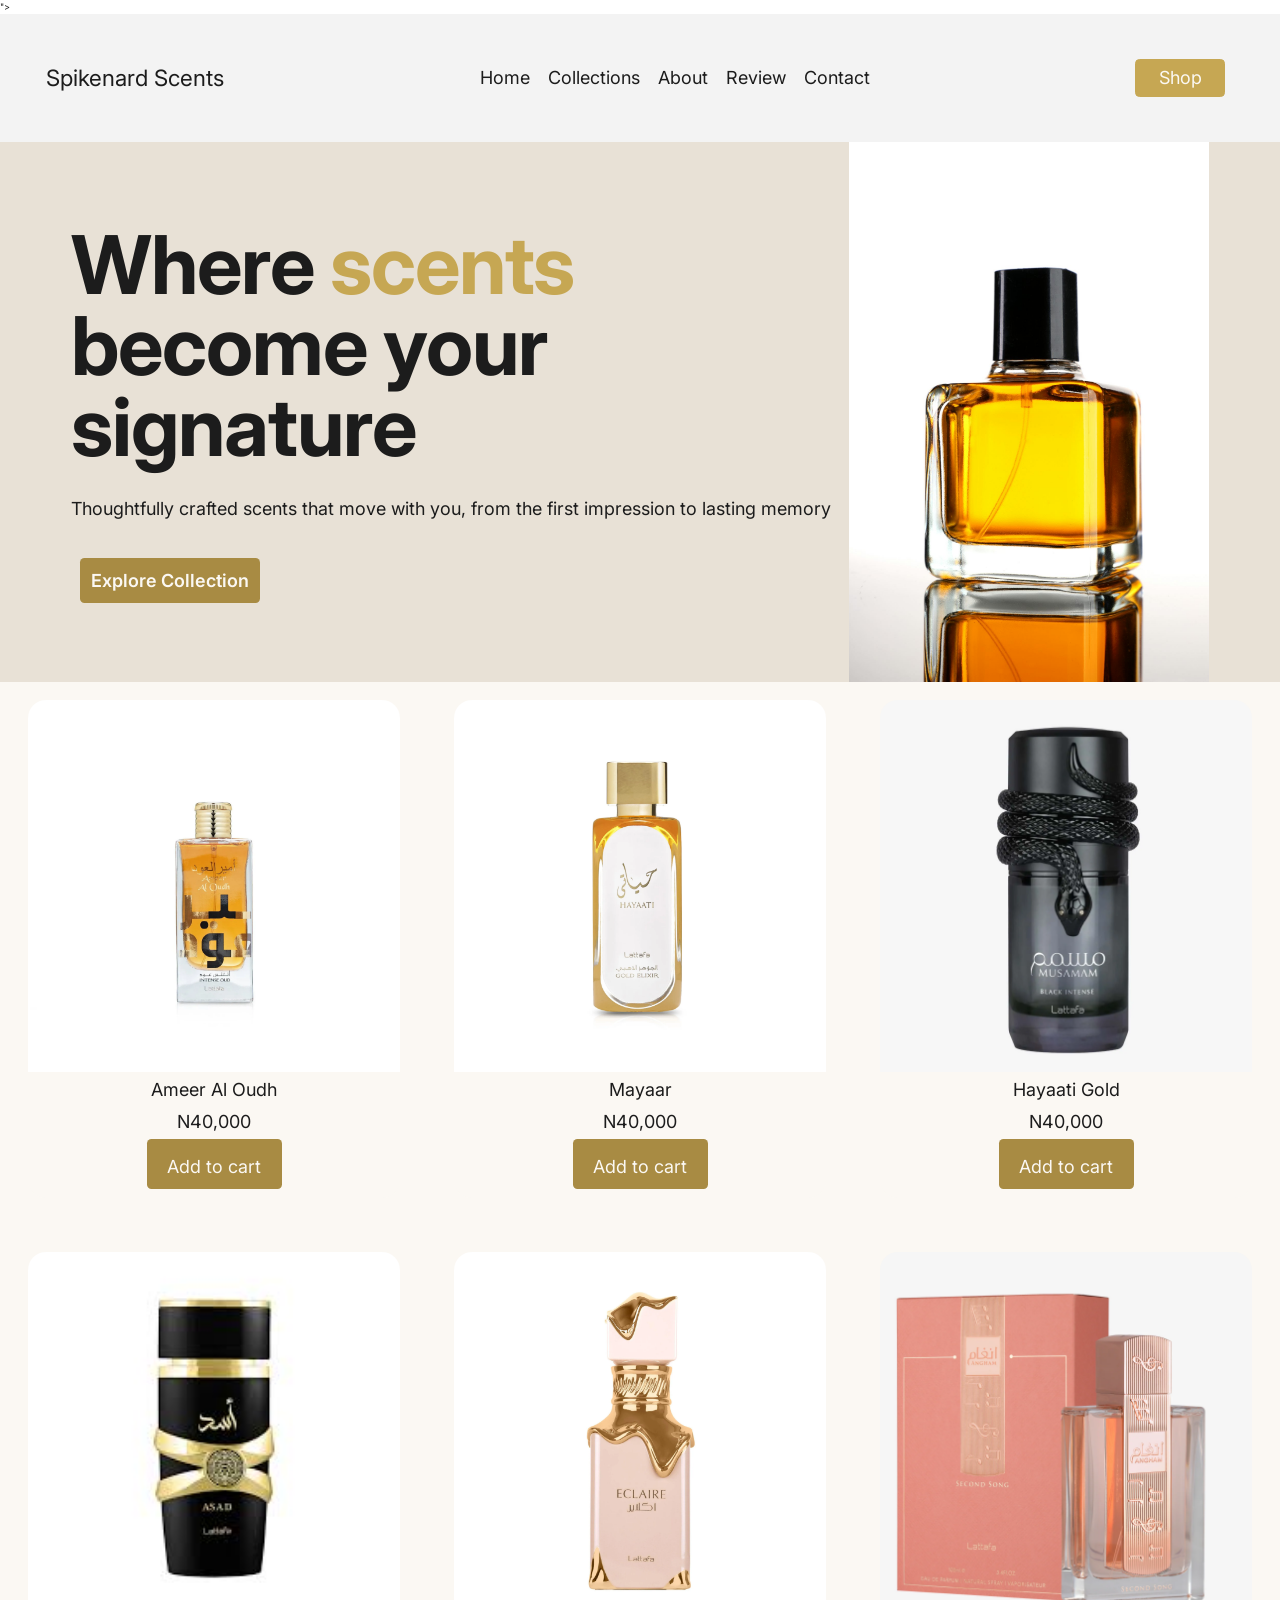
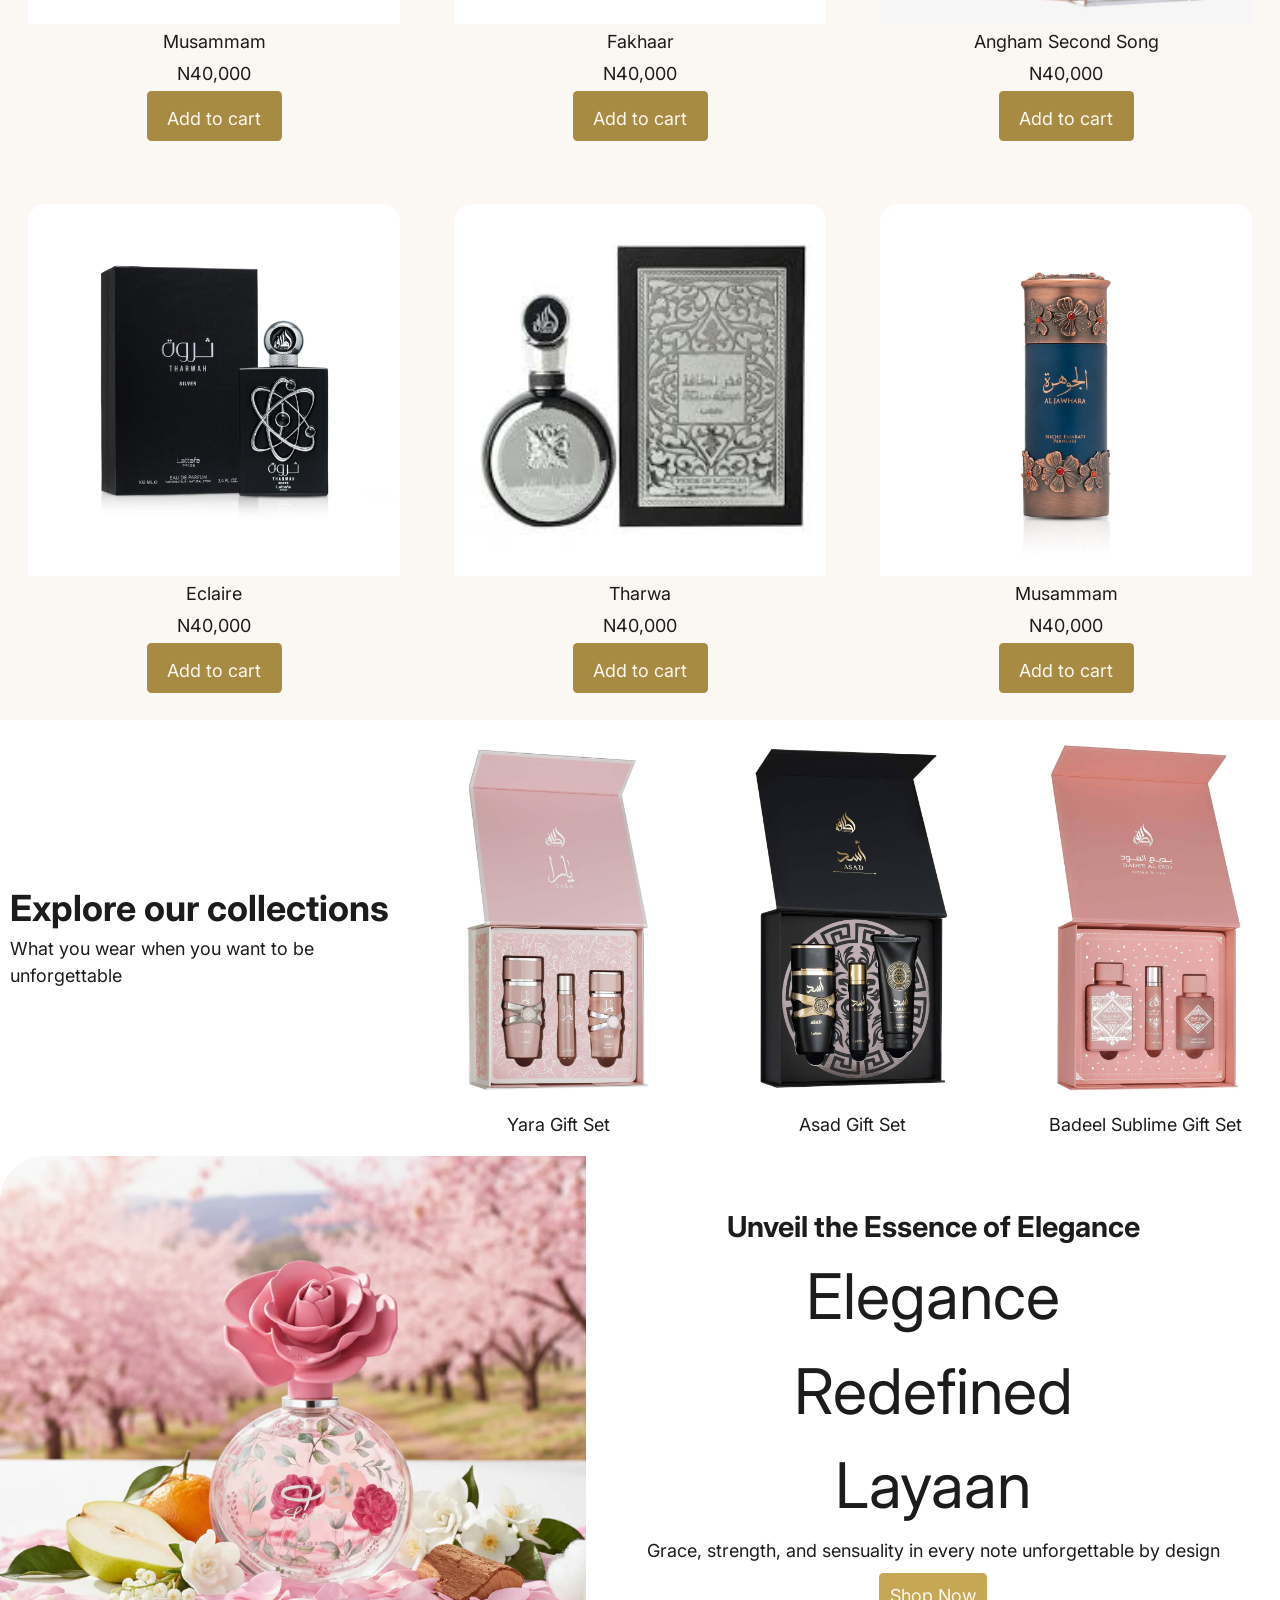
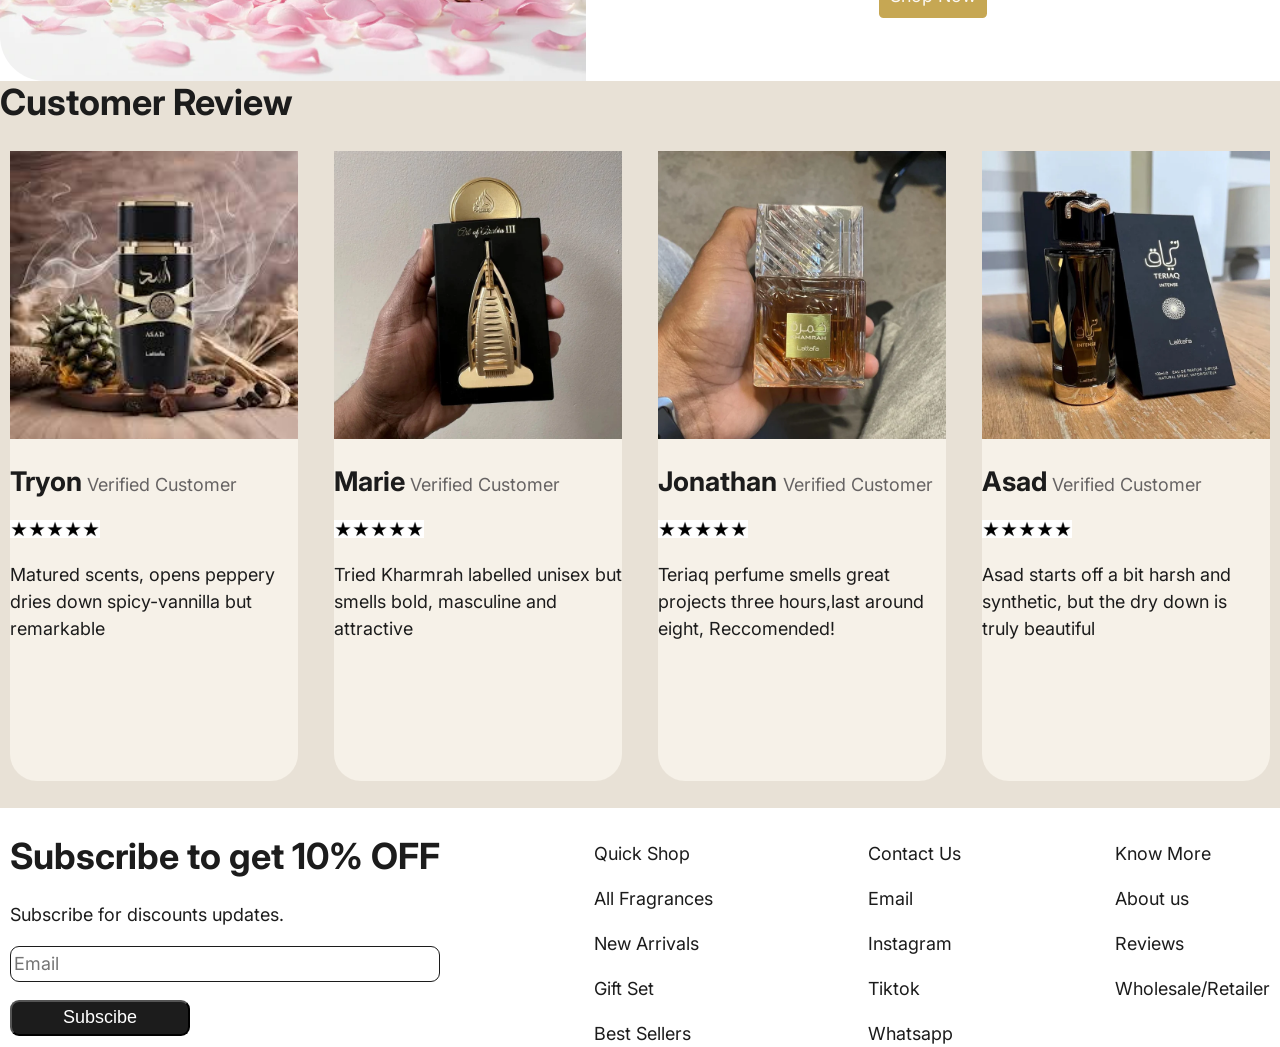
==== commit 90d0fb2a: "i rearranged the images" ====
--- a/spikenard.html
+++ b/spikenard.html
@@ -45,7 +45,7 @@
       </div>
       </div>
       <div class="hero-img-container">
-        <img src="IMG_5077.jpeg" alt="Perfume Bottle" class="hero-img">
+        <img src="images-spikenard/hero-img.jpeg" alt="Perfume Bottle" class="hero-img">
       </div>
       </div> 
     </section>
@@ -57,7 +57,7 @@
 
       <section class="brandshowcase-container" id="collection">
       <div class="showcase-card">
-        <img src="IMG-1.webp" alt="perfume bottle"  class="display-img">
+        <img src="images-spikenard/IMG-1.webp" alt="perfume bottle"  class="display-img">
         <p class="showcase-p">Ameer Al Oudh</p>
         <p class="showcase-p">N40,000</p>
         <div  class="display-cta">
@@ -66,7 +66,7 @@
       </div>
 
       <div class="showcase-card">
-        <img src="IMG-11.webp" alt="perfume bottle"  class="display-img">
+        <img src="images-spikenard/IMG-2.webp" alt="perfume bottle"  class="display-img">
         <p class="showcase-p">Mayaar</p>
         <p class="showcase-p">N40,000</p>
         <div  class="display-cta">
@@ -75,7 +75,7 @@
       </div>
 
       <div class="showcase-card">
-        <img src="IMG-3.webp" alt="perfume bottle"  class="display-img">
+        <img src="images-spikenard/IMG-3.webp" alt="perfume bottle"  class="display-img">
         <p class="showcase-p">Hayaati Gold</p>
         <p class="showcase-p">N40,000</p>
         <div  class="display-cta">
@@ -84,7 +84,7 @@
       </div>
 
       <div class="showcase-card">
-        <img src="IMG-5.webp" alt="perfume bottle"  class="display-img">
+        <img src="images-spikenard/IMG-4.jpg" alt="perfume bottle"  class="display-img">
         <p class="showcase-p">Musammam</p>
         <p class="showcase-p">N40,000</p>
         <div  class="display-cta">
@@ -93,7 +93,7 @@
       </div>
 
       <div class="showcase-card">
-        <img src="New Image.jpg" alt="perfume bottle"  class="display-img">
+        <img src="images-spikenard/IMG-5.webp" alt="perfume bottle"  class="display-img">
         <p class="showcase-p">Fakhaar</p>
         <p class="showcase-p">N40,000</p>
         <div  class="display-cta">
@@ -102,7 +102,7 @@
       </div>
 
       <div class="showcase-card">
-        <img src="IMG-6.webp" alt="perfume bottle"  class="display-img">
+        <img src="images-spikenard/IMG-6.webp" alt="perfume bottle"  class="display-img">
         <p class="showcase-p">Angham Second Song</p>
         <p class="showcase-p">N40,000</p>
         <div  class="display-cta">
@@ -111,7 +111,7 @@
       </div>
 
       <div class="showcase-card">
-        <img src="IMG-8.webp" alt="perfume bottle"  class="display-img">
+        <img src="images-spikenard/IMG-7.webp" alt="perfume bottle"  class="display-img">
         <p class="showcase-p">Eclaire</p>
         <p class="showcase-p">N40,000</p>
         <div  class="display-cta">
@@ -120,7 +120,7 @@
       </div>
 
       <div class="showcase-card">
-        <img src="IMG-9.webp" alt="perfume bottle"  class="display-img">
+        <img src="images-spikenard/IMG-8.jpg" alt="perfume bottle"  class="display-img">
         <p class="showcase-p">Tharwa</p>
         <p class="showcase-p">N40,000</p>
         <div class="display-cta">
@@ -129,7 +129,7 @@
       </div>
 
       <div class="showcase-card">
-        <img src="IMG-10.webp" alt="perfume bottle" class="display-img">
+        <img src="images-spikenard/IMG-9.webp" alt="perfume bottle" class="display-img">
         <p class="showcase-p">Musammam</p>
         <p class="showcase-p">N40,000</p>
         <div  class="display-cta">
@@ -155,17 +155,17 @@
         </div>
        
       <div class="combo-card">
-        <img src="IMG_6758.jpeg" alt="perfume-bottle" class="combo-collection-img">
+        <img src="images-spikenard/Combo-img.jpeg" alt="perfume-bottle" class="combo-collection-img">
         <p class="combo-collection-paragraph">Yara Gift Set</p>
       </div>
 
       <div class="combo-card">
-        <img src="IMG_6764.jpeg" alt="perfume-bottle" class="combo-collection-img">
+        <img src="images-spikenard/Combo-img (2).jpeg" alt="perfume-bottle" class="combo-collection-img">
         <p class="combo-collection-paragraph">Asad Gift Set</p>
       </div>
 
       <div class="combo-card">
-        <img src="IMG_6766.jpeg" alt="perfume-bottle" class="combo-collection-img">
+        <img src="images-spikenard/Combo-Img (3).jpeg" alt="perfume-bottle" class="combo-collection-img">
         <p class="combo-collection-paragraph">Badeel Sublime Gift Set</p>
       </div>
       </div>
@@ -177,7 +177,7 @@
       <div class="image-section">
 
         <div class="img-card">
-          <img src="layaan-12.png" alt="perfume-bottle" class="banner-img">
+          <img src="images-spikenard/layaan-11.png" alt="perfume-bottle" class="banner-img">
         </div>
 
         <div class="img-text">
@@ -196,54 +196,54 @@
           <h3 id="review">Customer Review</h3>
           <div class="customer-review-container">
           <div class="customer-review-card">
-            <img src="IMG_7830.webp" alt="perfume-bottle" class="customer-review-img">
+            <img src="images-spikenard/review-img.jpg" alt="perfume-bottle" class="customer-review-img">
             <p><strong class="strong">Tryon</strong></span> <span class="span-verified-customer">Verified Customer</span></p>
             <div class="star-rating">
-              <img src="star-image.avif" alt="star" class="star">
-               <img src="star-image.avif" alt="star" class="star">
-                <img src="star-image.avif" alt="star" class="star">
-                 <img src="star-image.avif" alt="star" class="star">
-                  <img src="star-image.avif" alt="star" class="star">
+              <img src="images-spikenard/star-image.avif" alt="star" class="star">
+               <img src="images-spikenard/star-image.avif" alt="star" class="star">
+               <img src="images-spikenard/star-image.avif" alt="star" class="star">
+               <img src="images-spikenard/star-image.avif" alt="star" class="star">
+               <img src="images-spikenard/star-image.avif" alt="star" class="star">  
             </div>
             <p class="review-paragraph">Matured scents, opens peppery dries down spicy-vannilla but remarkable</p>
           </div>
 
           <div class="customer-review-card">
-            <img src="IMG_7831.webp" alt="perfume-bottle" class="customer-review-img">
+            <img src="images-spikenard/review-img-2.webp" alt="perfume-bottle" class="customer-review-img">
             <p> <strong class="strong">Marie</strong> <span class="span-verified-customer">Verified Customer</span></p>
             <div class="star-rating">
-              <img src="star-image.avif" alt="star" class="star">
-               <img src="star-image.avif" alt="star" class="star">
-                <img src="star-image.avif" alt="star" class="star">
-                 <img src="star-image.avif" alt="star" class="star">
-                  <img src="star-image.avif" alt="star" class="star">
+              <img src="images-spikenard/star-image.avif" alt="star" class="star">
+               <img src="images-spikenard/star-image.avif" alt="star" class="star">
+               <img src="images-spikenard/star-image.avif" alt="star" class="star">
+               <img src="images-spikenard/star-image.avif" alt="star" class="star">
+               <img src="images-spikenard/star-image.avif" alt="star" class="star">
             </div>
             <p class="review-paragraph">Tried Kharmrah labelled unisex but smells bold, masculine and attractive</p>
           </div>
 
           <div class="customer-review-card">
-            <img src="IMG_7833.webp" alt="perfume-bottle" class="customer-review-img">
+            <img src="images-spikenard/review-img-3.webp" alt="perfume-bottle" class="customer-review-img">
             <p> <strong class="strong">Jonathan </strong><span class="span-verified-customer">Verified Customer</span></p>
             <div class="star-rating">
-              <img src="star-image.avif" alt="star" class="star">
-               <img src="star-image.avif" alt="star" class="star">
-                <img src="star-image.avif" alt="star" class="star">
-                 <img src="star-image.avif" alt="star" class="star">
-                  <img src="star-image.avif" alt="star" class="star">
+               <img src="images-spikenard/star-image.avif" alt="star" class="star">
+               <img src="images-spikenard/star-image.avif" alt="star" class="star">
+               <img src="images-spikenard/star-image.avif" alt="star" class="star">
+               <img src="images-spikenard/star-image.avif" alt="star" class="star">
+               <img src="images-spikenard/star-image.avif" alt="star" class="star">
             </div>
             <p class="review-paragraph">Teriaq perfume smells great projects three hours,last around eight, Reccomended!</p>
           </div>
           
 
           <div class="customer-review-card">
-            <img src="download.jpg" alt="perfume-bottle" class="customer-review-img">
+            <img src="images-spikenard/review-img-4.webp" alt="perfume-bottle" class="customer-review-img">
             <p><strong class="strong">Asad</strong> <span class="span-verified-customer">Verified Customer</span></p>
             <div class="star-rating">
-              <img src="star-image.avif" alt="star" class="star">
-               <img src="star-image.avif" alt="star" class="star">
-                <img src="star-image.avif" alt="star" class="star">
-                 <img src="star-image.avif" alt="star" class="star">
-                  <img src="star-image.avif" alt="star" class="star">
+               <img src="images-spikenard/star-image.avif" alt="star" class="star">
+               <img src="images-spikenard/star-image.avif" alt="star" class="star">
+               <img src="images-spikenard/star-image.avif" alt="star" class="star">
+               <img src="images-spikenard/star-image.avif" alt="star" class="star">
+               <img src="images-spikenard/star-image.avif" alt="star" class="star">
             </div>
             <p class="review-paragraph">Asad starts off a bit harsh and <br>synthetic, but the dry down is <br> truly beautiful</p>
           </div>
